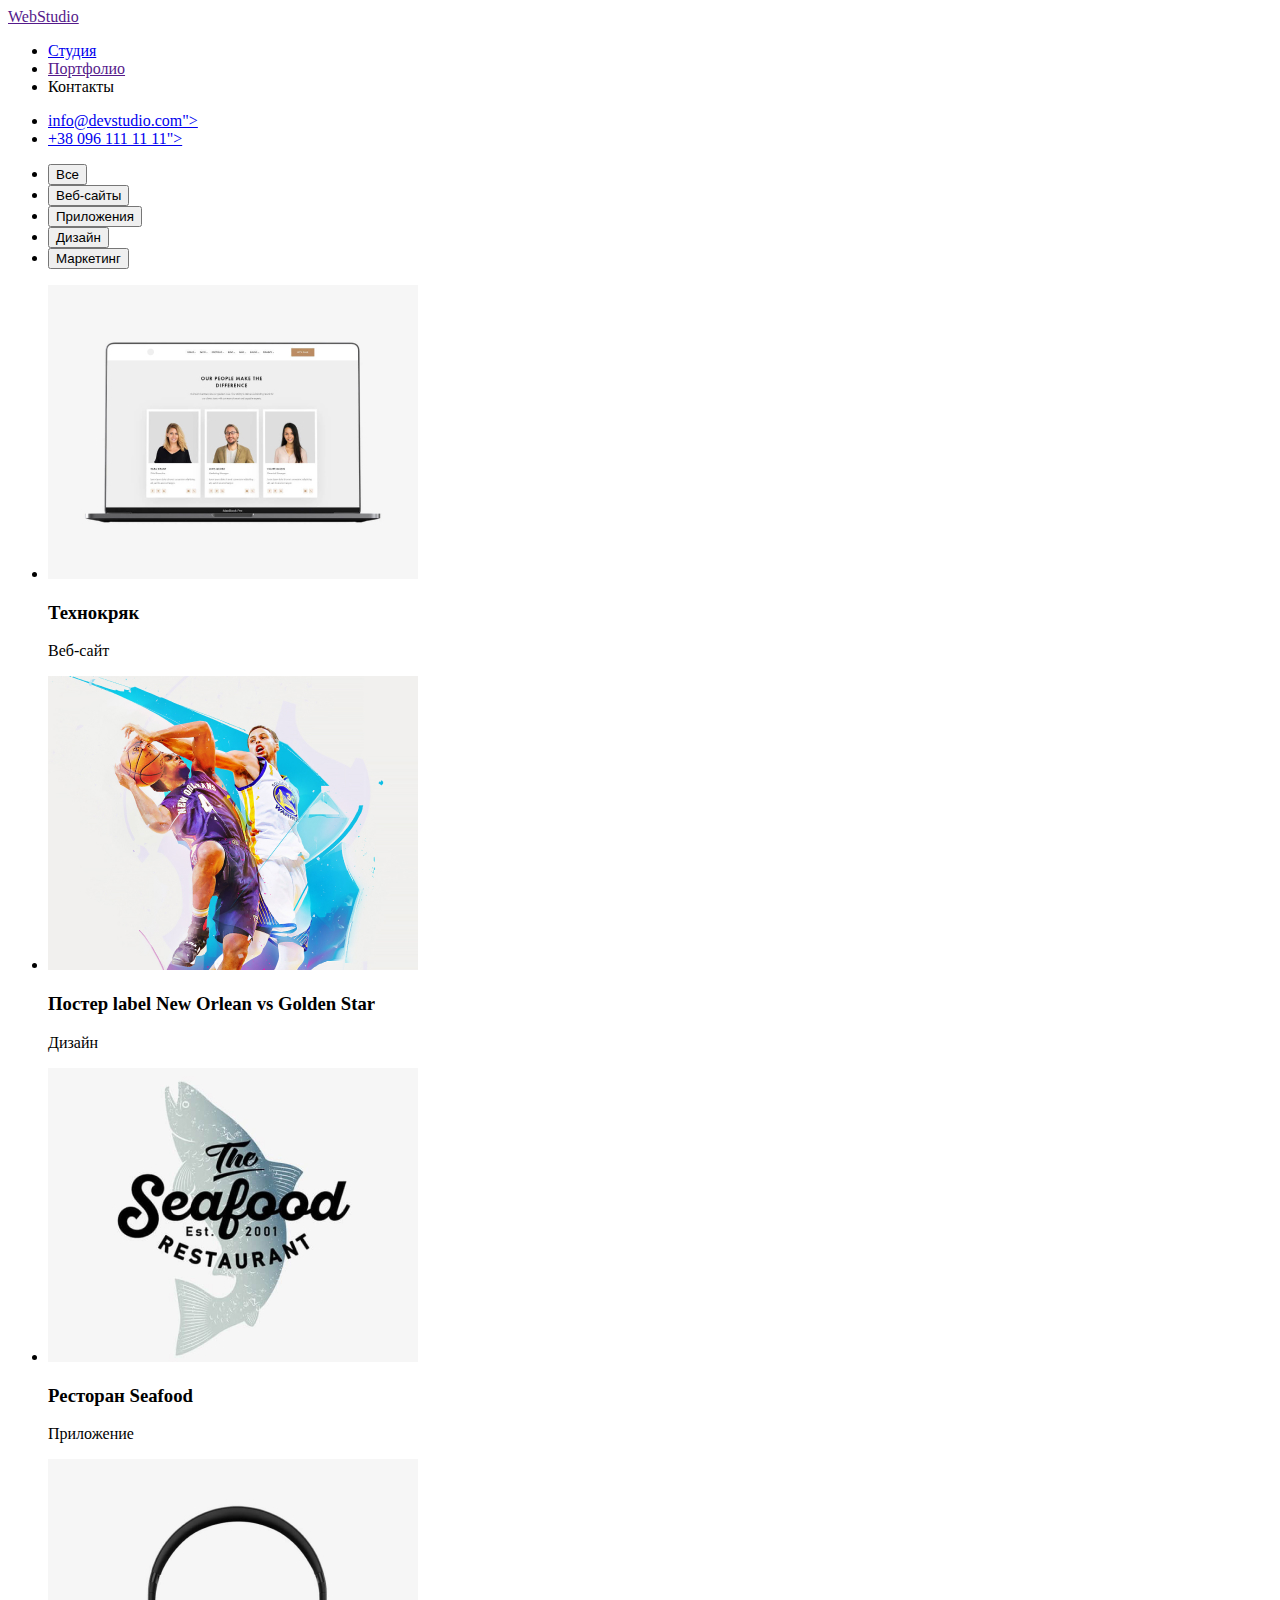
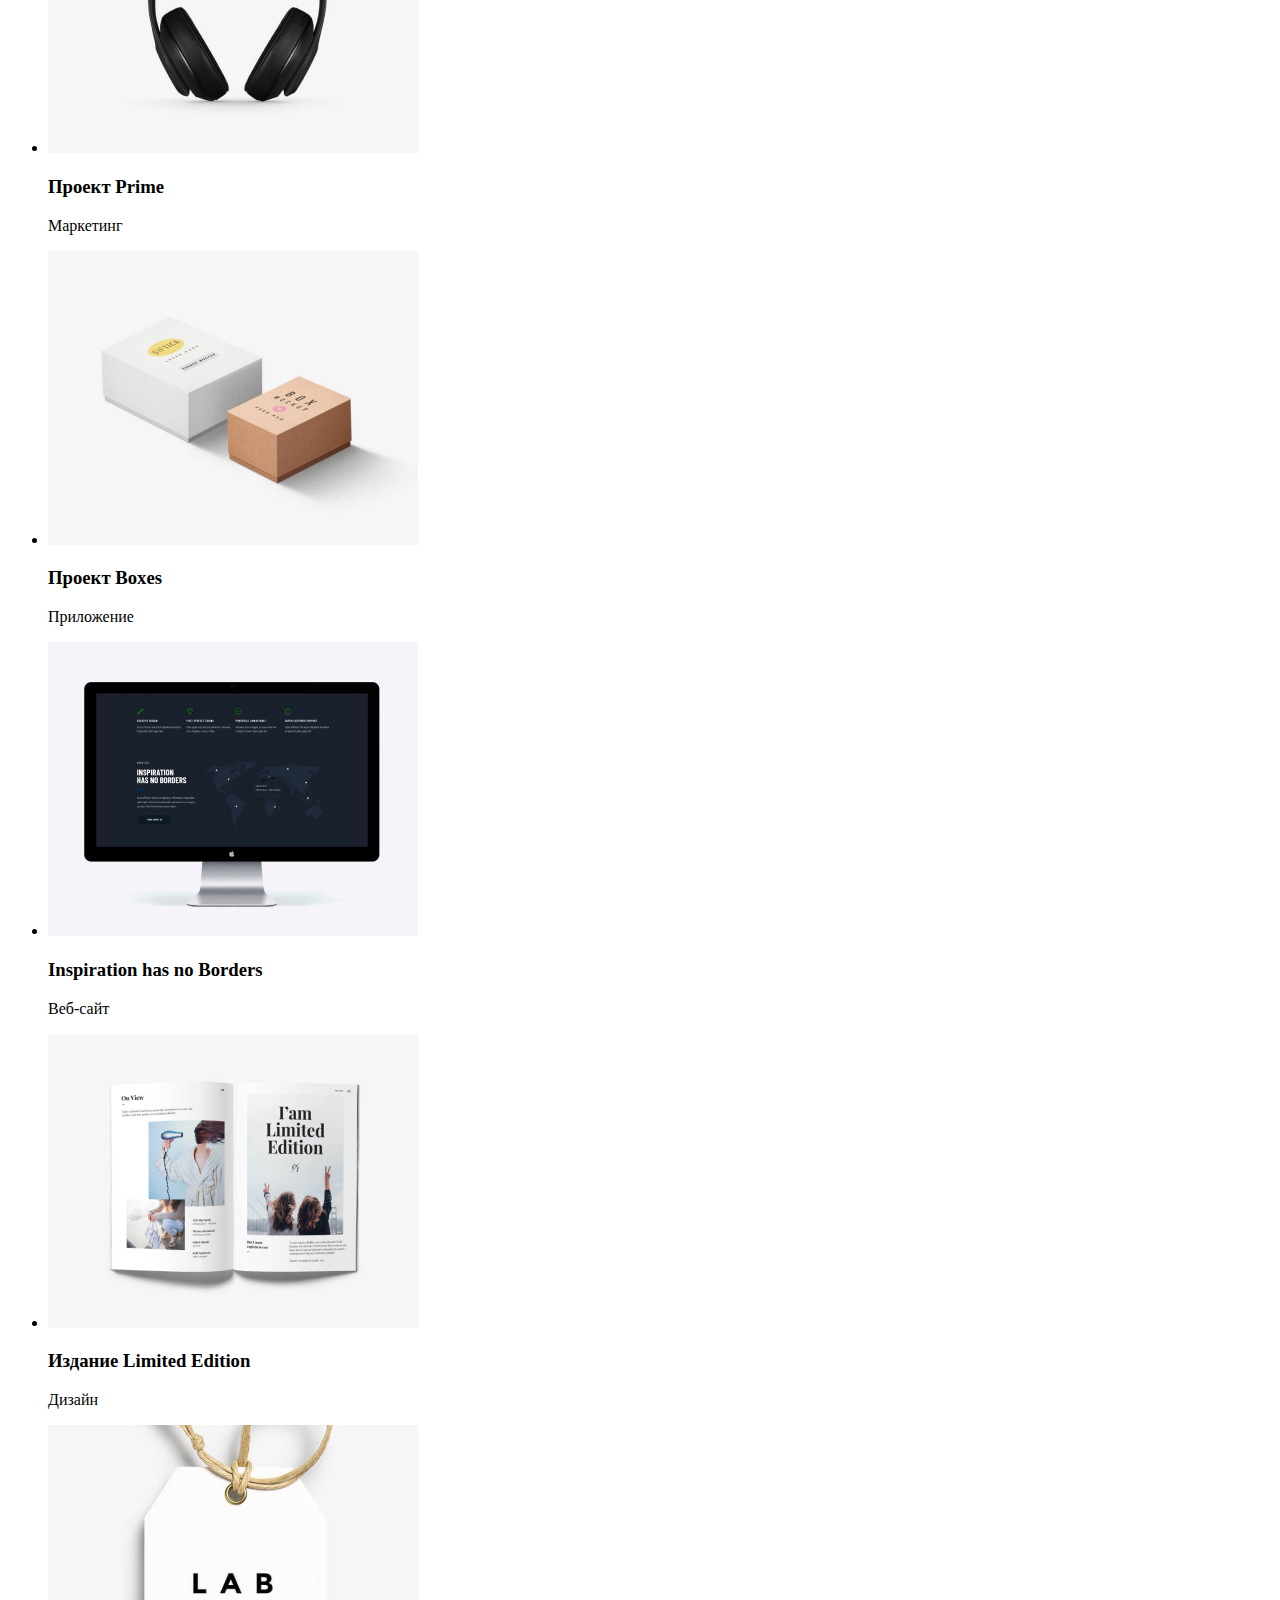
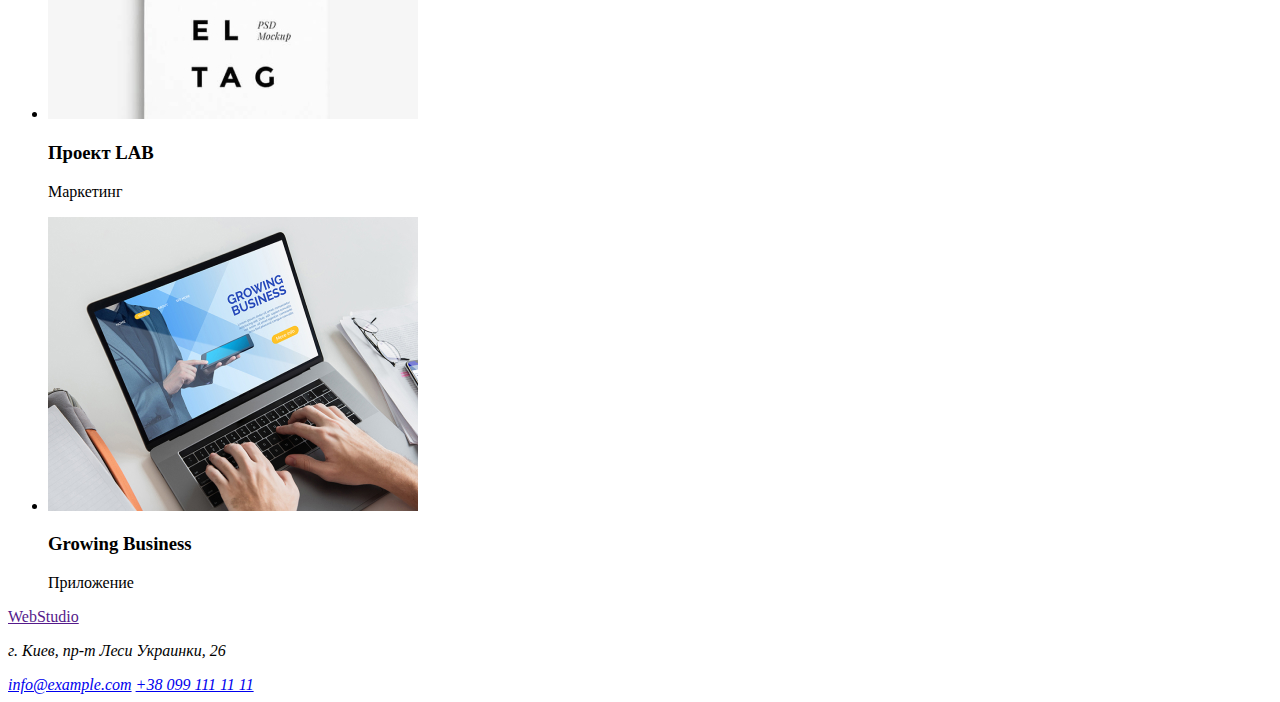
==== portfolio.html @ bd9e9227 "Добавляет разметку Портфолио" ====
<!DOCTYPE html>
<html lang="ru">
<head>
    <meta charset="UTF-8">
    <meta http-equiv="X-UA-Compatible" content="IE=edge">
    <meta name="viewport" content="width=device-width, initial-scale=1.0">
    <title>Portfolio</title>
</head>
<body>
    <header>
        <nav>
            <a href="" lang="en">WebStudio</a>
            <ul>
                <li><a href="./index.html">Студия</a></li>
                <li><a href="">Портфолио</a></li>
                <li><a href=""></a>Контакты</li>
            </ul>
        </nav>
        <ul>
            <li><a href="mailto:info@devstudio.com" lang="en">info@devstudio.com"></a></li>
            <li><a href="tel:+380961111111">+38 096 111 11 11"></a></li>
        </ul>
    </header>
    <main>
        <!-- <h1> Реализованные проекты студии</h1> -->
        <section>
            <!-- <h2>Навигация портфолио</h2> -->
            <ul>
                <li><button type="button">Все</button></li>
                <li><button type="button">Веб-сайты</button></li>
                <li><button type="button">Приложения</button></li>
                <li><button type="button">Дизайн</button></li>
                <li><button type="button">Маркетинг</button></li>
            </ul>
            <ul>
                <li>
                    <img src="./images/project-1.jpg" alt="Пример выполненного проекта" width="370" height="294">
                    <h3>Технокряк</h3>
                    <p>Веб-сайт</p>
                </li>
                <li>
                    <img src="./images/project-2.jpg" alt="Пример выполненного проекта" width="370" height="294">
                    <h3>Постер label New Orlean vs Golden Star</h3>
                    <p>Дизайн</p>
                </li>
                <li>
                    <img src="./images/project-3.jpg" alt="Пример выполненного проекта" width="370" height="294">
                    <h3>Ресторан Seafood</h3>
                    <p>Приложение</p>
                </li>
                <li>
                    <img src="./images/project-4.jpg" alt="Пример выполненного проекта" width="370" height="294">
                    <h3>Проект Prime</h3>
                    <p>Маркетинг</p>
                </li>
                <li>
                    <img src="./images/project-5.jpg" alt="Пример выполненного проекта" width="370" height="294">
                    <h3>Проект Boxes</h3>
                    <p>Приложение</p>
                </li>
                <li>
                    <img src="./images/project-6.jpg" alt="Пример выполненного проекта" width="370" height="294">
                    <h3 lang="en">Inspiration has no Borders</h3>
                    <p>Веб-сайт</p>
                </li>
                <li>
                    <img src="./images/project-7.jpg" alt="Пример выполненного проекта" width="370" height="294">
                    <h3>Издание Limited Edition</h3>
                    <p>Дизайн</p>
                </li>
                <li>
                    <img src="./images/project-8.jpg" alt="Пример выполненного проекта" width="370" height="294">
                    <h3>Проект LAB</h3>
                    <p>Маркетинг</p>
                </li>
                <li>
                    <img src="./images/project-9.jpg" alt="Пример выполненного проекта" width="370" height="294">
                    <h3 lang="en">Growing Business</h3>
                    <p>Приложение</p>
                </li>
            </ul>
        </section>
    </main>
    <footer>
        <a href="" lang="en">WebStudio</a>
         <address>
            <p>г. Киев, пр-т Леси Украинки, 26</p>
            <a href="mailto:info@example.com">info@example.com</a>
            <a href="tel:+380991111111">+38 099 111 11 11</a>
        </address>
    </footer>
</body>
</html>
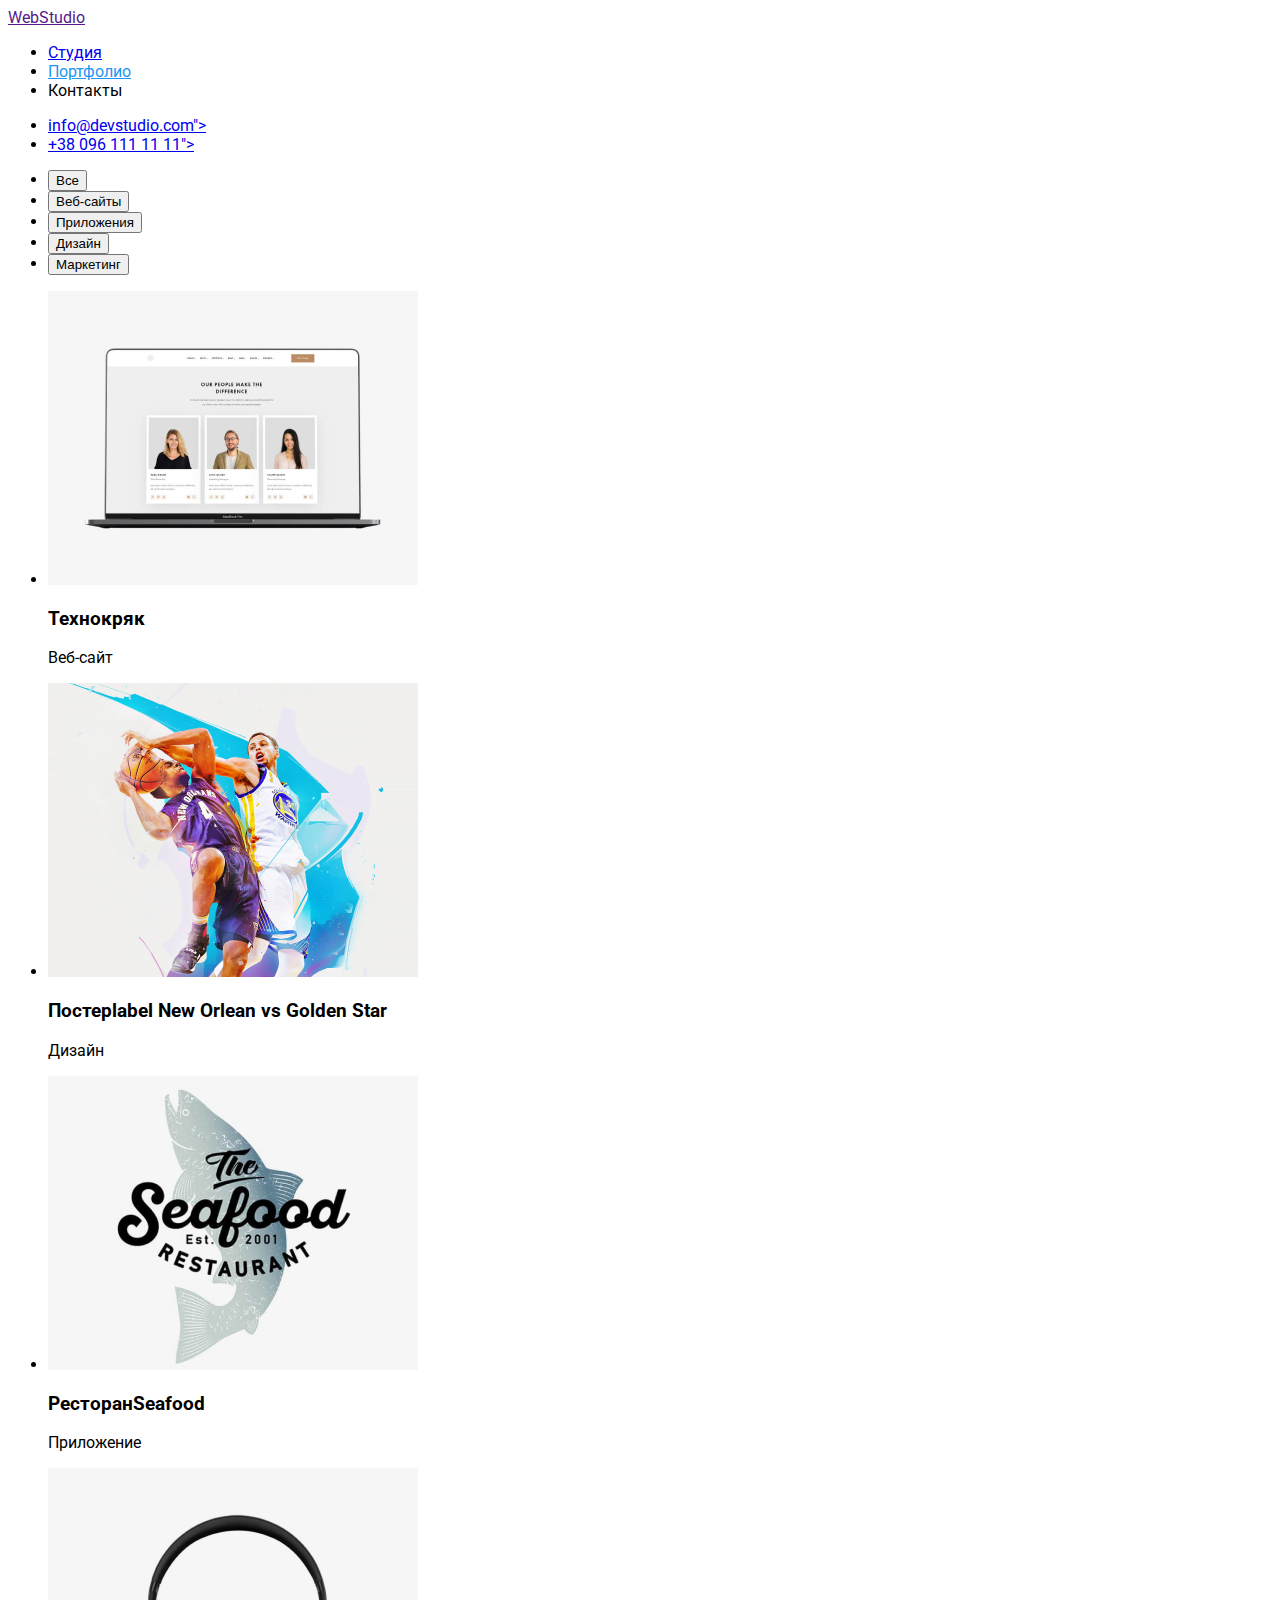
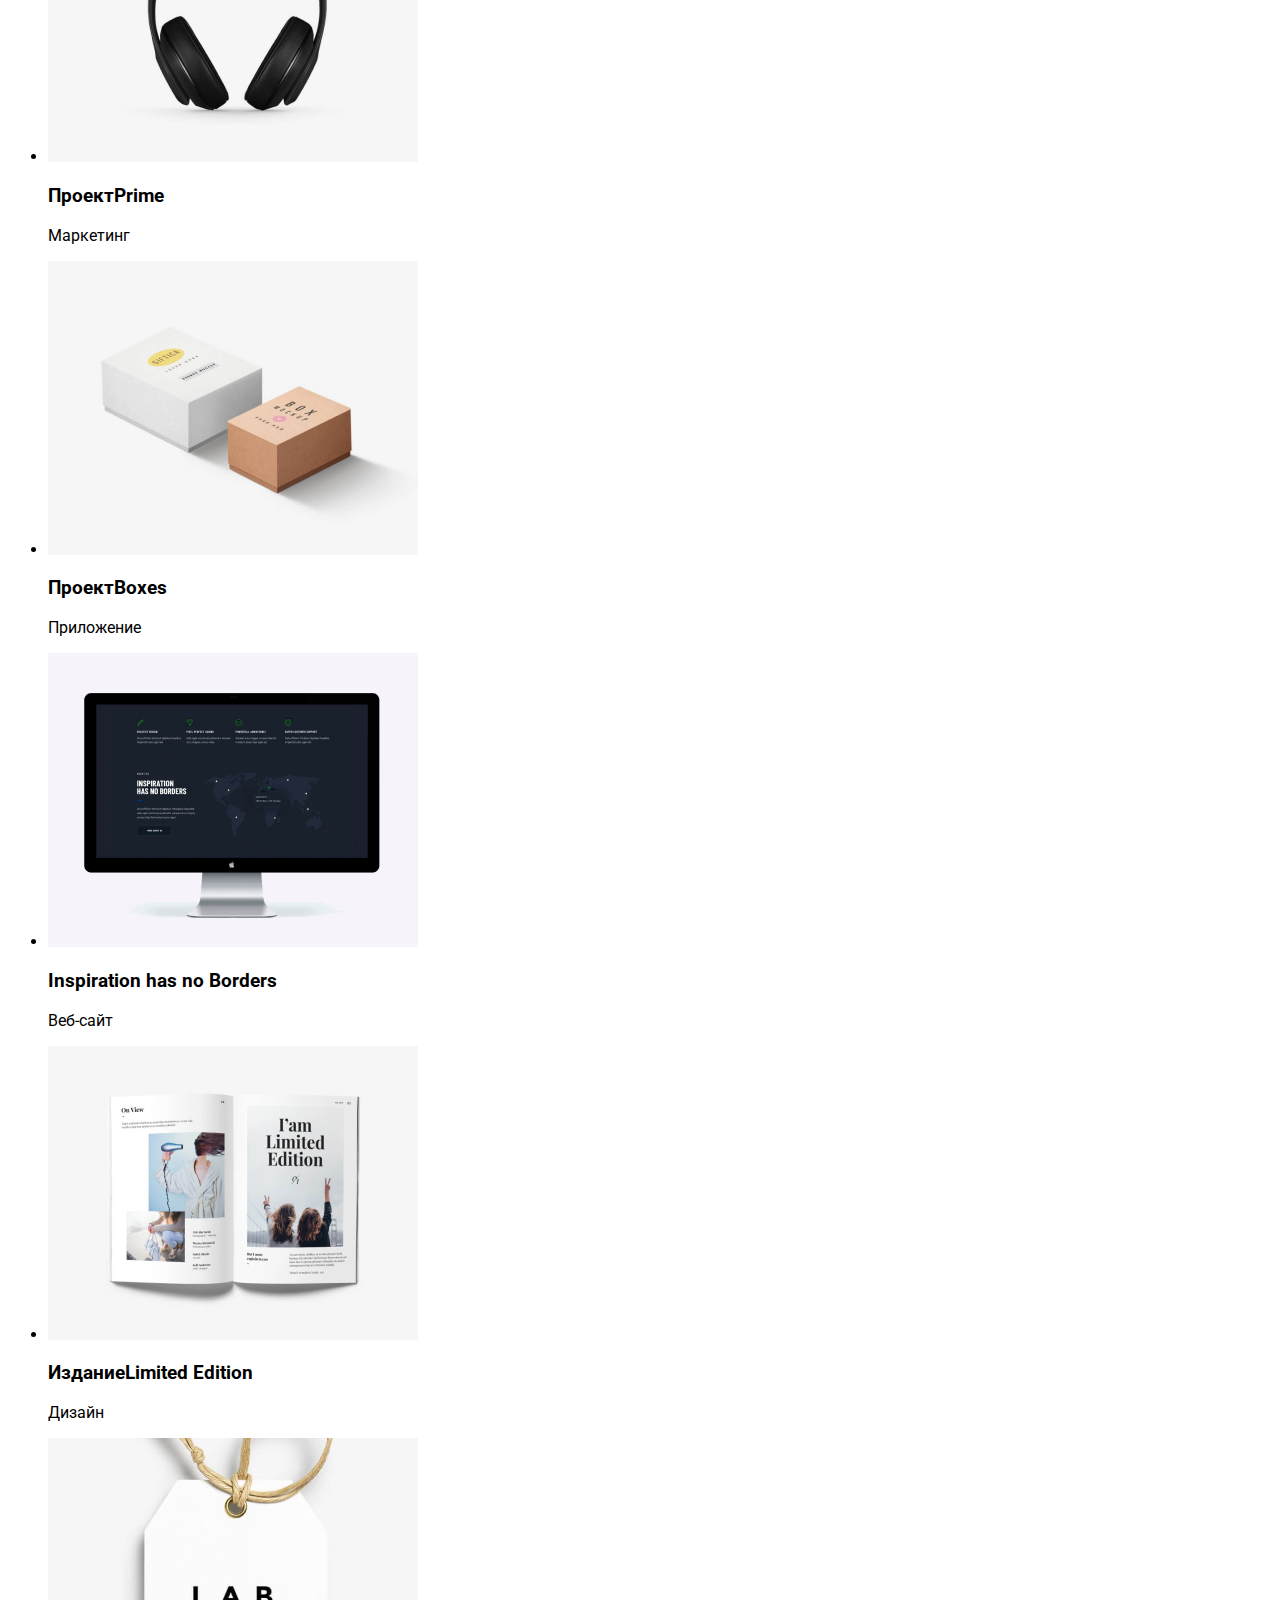
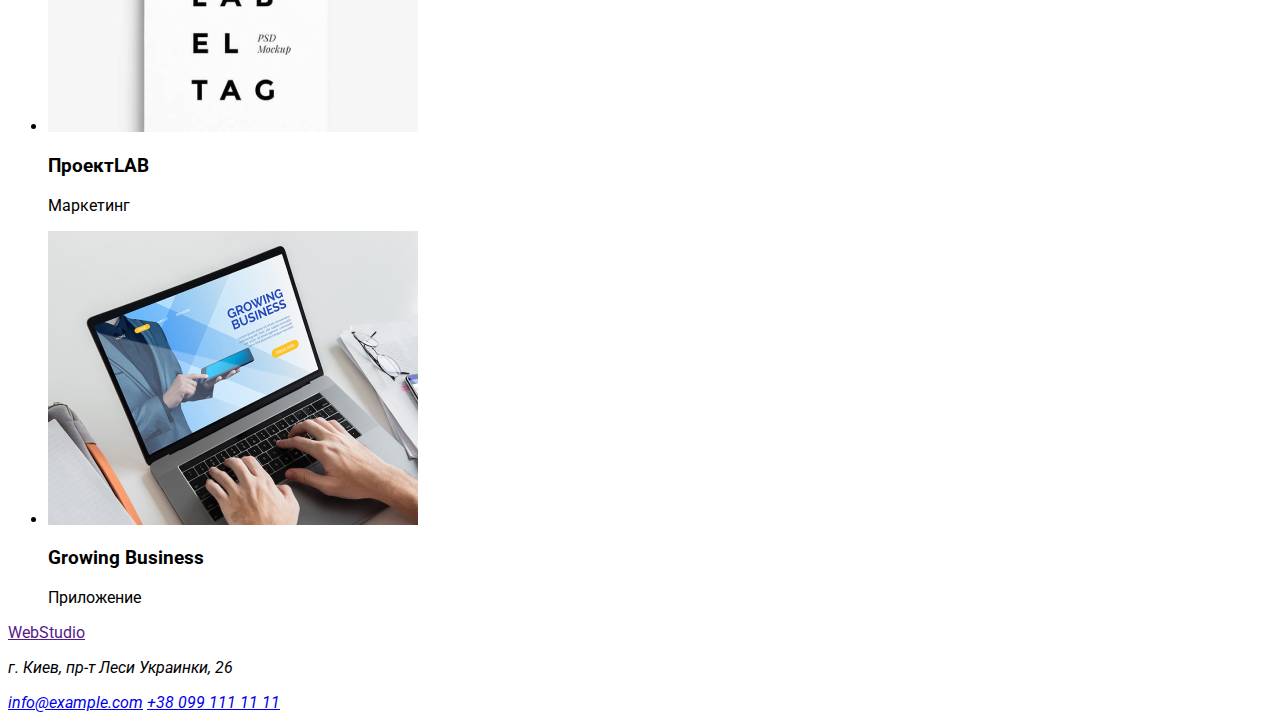
==== commit 52975e37: "Оформляет стили для студии" ====
--- a/portfolio.html
+++ b/portfolio.html
@@ -5,6 +5,13 @@
     <meta http-equiv="X-UA-Compatible" content="IE=edge">
     <meta name="viewport" content="width=device-width, initial-scale=1.0">
     <title>Portfolio</title>
+    <link rel="preconnect" href="https://fonts.gstatic.com">
+    <link href="https://fonts.googleapis.com/css2?family=Raleway:wght@700&family=Roboto:wght@400;500;700;900&display=swap"
+    rel="stylesheet">
+    <link rel="stylesheet" href="https://cdnjs.cloudflare.com/ajax/libs/modern-normalize/1.0.0/modern-normalize.min.css"
+    integrity="sha512-ISS7cAi1PEhQ8jnbJpJZMd29NlhNj4AWYyLOSp2CE/CsHxTCu+r+t0D2yoJudVrd0/8fTVPUVDzY5Tvli75u/g=="
+    crossorigin="anonymous" />
+    <link rel="stylesheet" href="./css/styles.css">
 </head>
 <body>
     <header>
@@ -12,7 +19,7 @@
             <a href="" lang="en">WebStudio</a>
             <ul>
                 <li><a href="./index.html">Студия</a></li>
-                <li><a href="">Портфолио</a></li>
+                <li><a class="active" href="">Портфолио</a></li>
                 <li><a href=""></a>Контакты</li>
             </ul>
         </nav>
@@ -40,22 +47,22 @@
                 </li>
                 <li>
                     <img src="./images/project-2.jpg" alt="Пример выполненного проекта" width="370" height="294">
-                    <h3>Постер label New Orlean vs Golden Star</h3>
+                    <h3>Постер<span lang="en">label New Orlean vs Golden Star</span></h3>
                     <p>Дизайн</p>
                 </li>
                 <li>
                     <img src="./images/project-3.jpg" alt="Пример выполненного проекта" width="370" height="294">
-                    <h3>Ресторан Seafood</h3>
+                    <h3>Ресторан<span lang="en">Seafood</span></h3>
                     <p>Приложение</p>
                 </li>
                 <li>
                     <img src="./images/project-4.jpg" alt="Пример выполненного проекта" width="370" height="294">
-                    <h3>Проект Prime</h3>
+                    <h3>Проект<span lang="en">Prime</span></h3>
                     <p>Маркетинг</p>
                 </li>
                 <li>
                     <img src="./images/project-5.jpg" alt="Пример выполненного проекта" width="370" height="294">
-                    <h3>Проект Boxes</h3>
+                    <h3>Проект<span lang="en">Boxes</span></h3>
                     <p>Приложение</p>
                 </li>
                 <li>
@@ -65,12 +72,12 @@
                 </li>
                 <li>
                     <img src="./images/project-7.jpg" alt="Пример выполненного проекта" width="370" height="294">
-                    <h3>Издание Limited Edition</h3>
+                    <h3>Издание<span lang="en">Limited Edition</span></h3>
                     <p>Дизайн</p>
                 </li>
                 <li>
                     <img src="./images/project-8.jpg" alt="Пример выполненного проекта" width="370" height="294">
-                    <h3>Проект LAB</h3>
+                    <h3>Проект<span lang="en">LAB</span></h3>
                     <p>Маркетинг</p>
                 </li>
                 <li>
--- a/css/styles.css
+++ b/css/styles.css
@@ -0,0 +1,187 @@
+:root {
+  --main-font: 'Roboto', sans-serif;
+  --secondary-font: 'Raleway', sans-serif;
+  --accent-color:#2196F3;
+  --main-text-color:#212121;
+  --secondary-text-color:#757575;
+}
+
+body {
+  font-family: var(--main-font);
+ }
+.link {
+  text-decoration: none;
+}
+.list {
+  list-style: none;
+}
+.header-logo {
+font-family:var(--secondary-font);
+font-weight: bold;
+font-size: 26px;
+line-height: 1.19;
+letter-spacing: 0.03em;
+color: #2196F3;
+}
+.header-logo-part {
+ color: #000000;
+}
+.navigation-link {
+font family:var(--main-font);
+font-weight: 500;
+font size: 14px;
+line height: 1.14;
+letter spacing: 2%;
+color: var(--main-text-color);
+}
+.navigation-link:hover,
+.navigation-link:focus {
+color: var(--accent-color);
+}
+.active{
+    color: var(--accent-color);
+}
+.header-mail-link {
+font-family:var(--main-font);
+font-weight: 500;
+font-size: 14px;
+line-height: 1.14;
+letter-spacing: 0.02em;
+color:var(--secondary-text-color);
+}
+.header-mail-link:hover,
+.header-mail-link:focus {
+ color: var(--accent-color);
+}
+.header-tel-link {
+font-family:var(--main-font);
+font-weight: 500;
+font-size: 14px;
+line-height: 1.14;
+letter-spacing: 0.02em;
+color:var(--secondary-text-color);
+}
+.header-tel-link:hover,
+.header-tel-link:focus {
+ color: var(--accent-color);
+}  
+.hero-title {
+font-family:var(--main-font);
+font-weight: 900;
+font-size: 44px;
+line-height: 1.36;
+
+text-align: center;
+letter-spacing: 0.06em;
+text-transform: uppercase;
+/* color: #FFFFFF; */
+}
+/* ============= COMPONENTS ============= */
+.modal-btn {
+  font-weight: 600;
+  font-size: 12px;
+  line-height: 1.33;
+  letter-spacing: 0.09em;
+  text-transform: uppercase;
+  cursor: pointer;
+
+  /* color: #ffffff; */
+}
+
+.modal-btn:hover,
+.modal-btn:focus {
+  background-color: var(--accent-color);
+  color: #ffffff;
+}
+.advantages-title {
+font-family:var(--main-font);
+font-weight: bold;
+font-size: 14px;
+line-height: 1.14;
+letter-spacing: 0.03em;
+text-transform: uppercase;
+color:var(--main-text-color);
+}
+.advantages-description {
+font-family:var(--main-font);
+font-size: 14px;
+line-height: 1.71;
+letter-spacing: 0.03em;
+color:var(--secondary-text-color);
+}
+.services-subtitle {
+font-family:var(--main-font);
+font-weight: bold;
+font-size: 36px;
+line-height: 1.17;
+text-align: center;
+letter-spacing: 0.03em;
+color:var(--main-text-color);
+}
+.team-subtitle {
+font-family:var(--main-font);
+font-weight: bold;
+font-size: 36px;
+line-height: 1.17;
+text-align: center;
+letter-spacing: 0.03em;
+color:var(--main-text-color);  
+}
+.team-title {
+font-family:var(--main-font);
+font-weight: 500;
+font-size: 16px;
+line-height: 1.19;
+letter-spacing: 0.03em;
+color:var(--main-text-color);
+}
+.team-description {
+font-family:var(--main-font);
+font-size: 16px;
+line-height: 1.19;
+letter-spacing: 0.03em;
+color:var(--secondary-text-color);
+}
+.footer {
+background-color:#2F303A
+}
+.footer-logo{
+font-family:var(--secondary-font);
+font-weight: bold;
+font-size: 26px;
+line-height: 1.19;
+letter-spacing: 0.03em;
+color:var(--accent-color);
+}
+.footer-logo-part {
+color:#ffffff;
+}
+.adress-name {
+font-family:var(--main-font);
+font-style: normal;
+font-size: 14px;
+line-height: 1.71;
+letter-spacing: 0.03em;
+color: #FFFFFF;
+
+}
+.footer-mail-link{
+font-family:var(--main-font);
+font-style: normal;
+font-size: 14px;
+line-height: 1.71;
+letter-spacing: 0.03em;
+color: rgba(255, 255, 255, 0.6);
+}
+.footer-tel-link {
+font-family:var(--main-font);
+font-style: normal;
+font-size: 14px;
+line-height: 1.71;
+letter-spacing: 0.03em;
+color: rgba(255, 255, 255, 0.6);
+}
+.footer-tel-link:hover,
+.footer-tel-link:focus 
+.footer-mail-link:hover,
+.footer-mail-link:focus 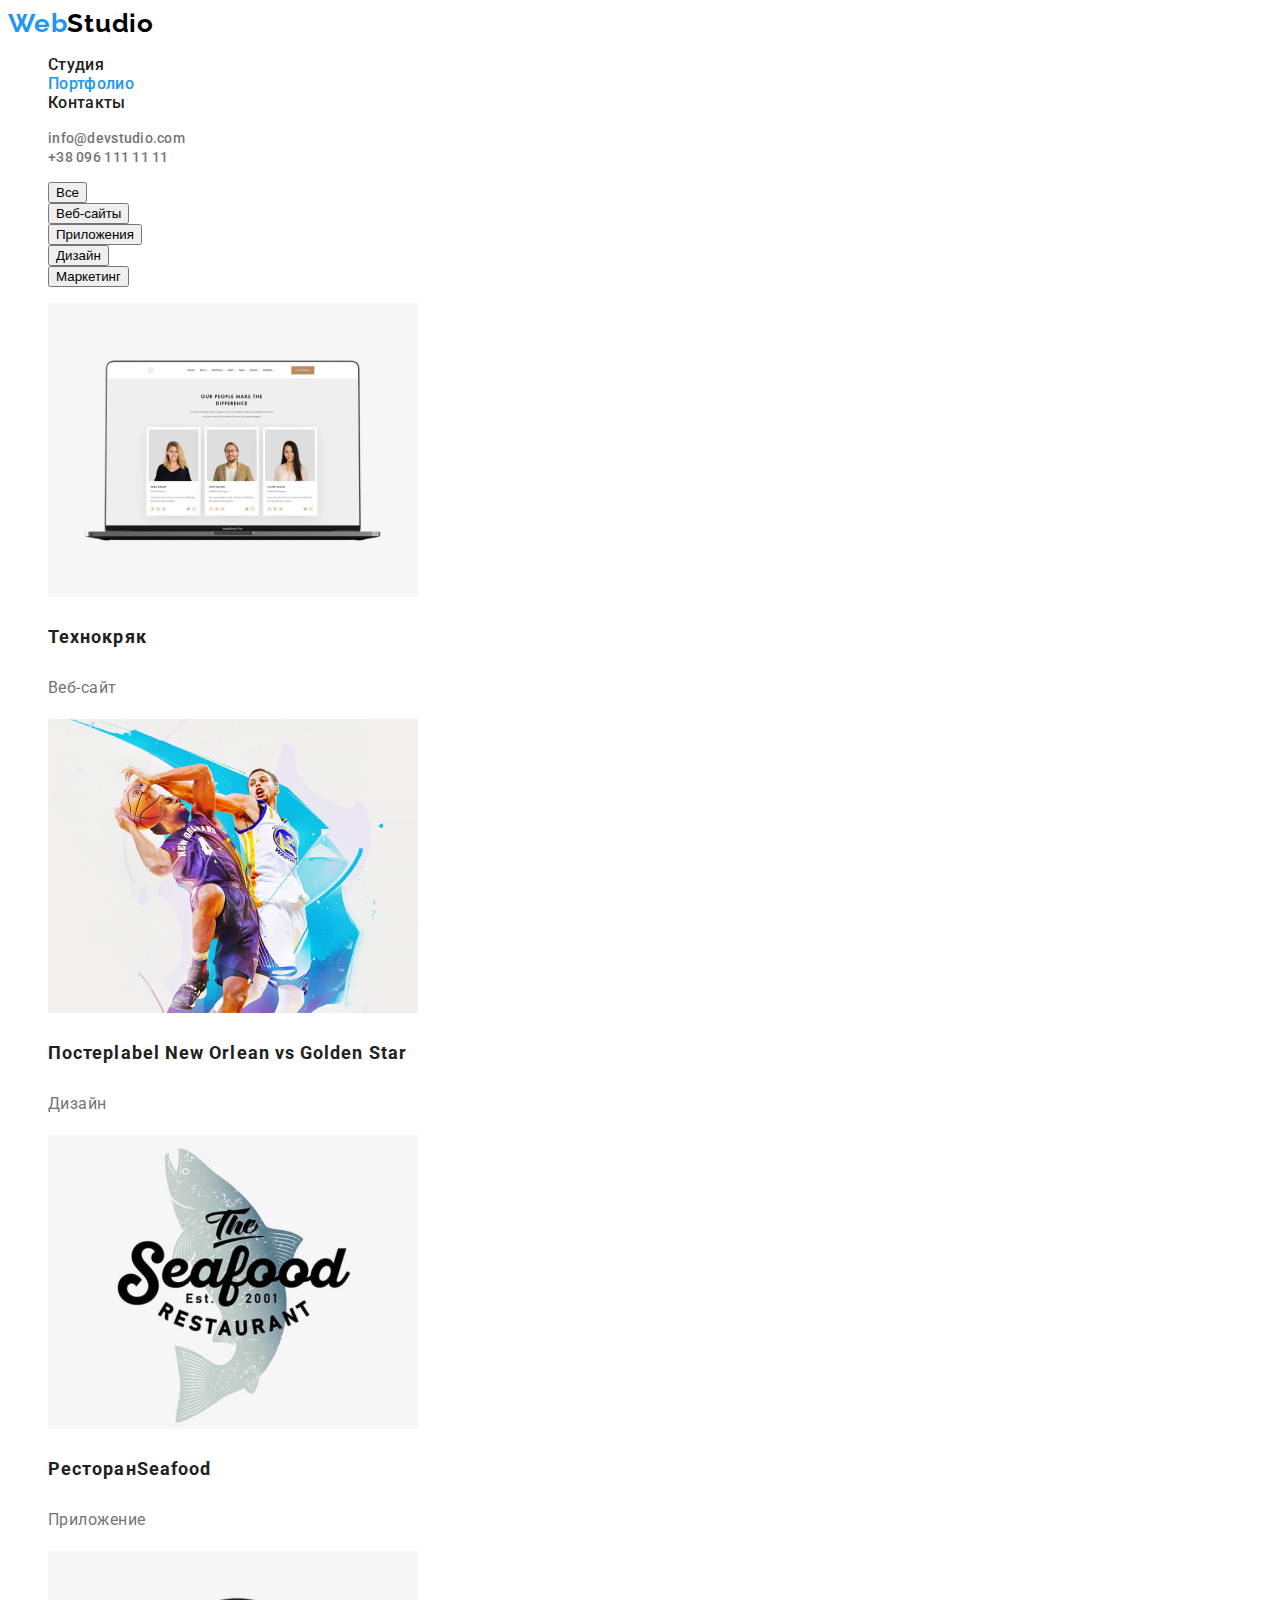
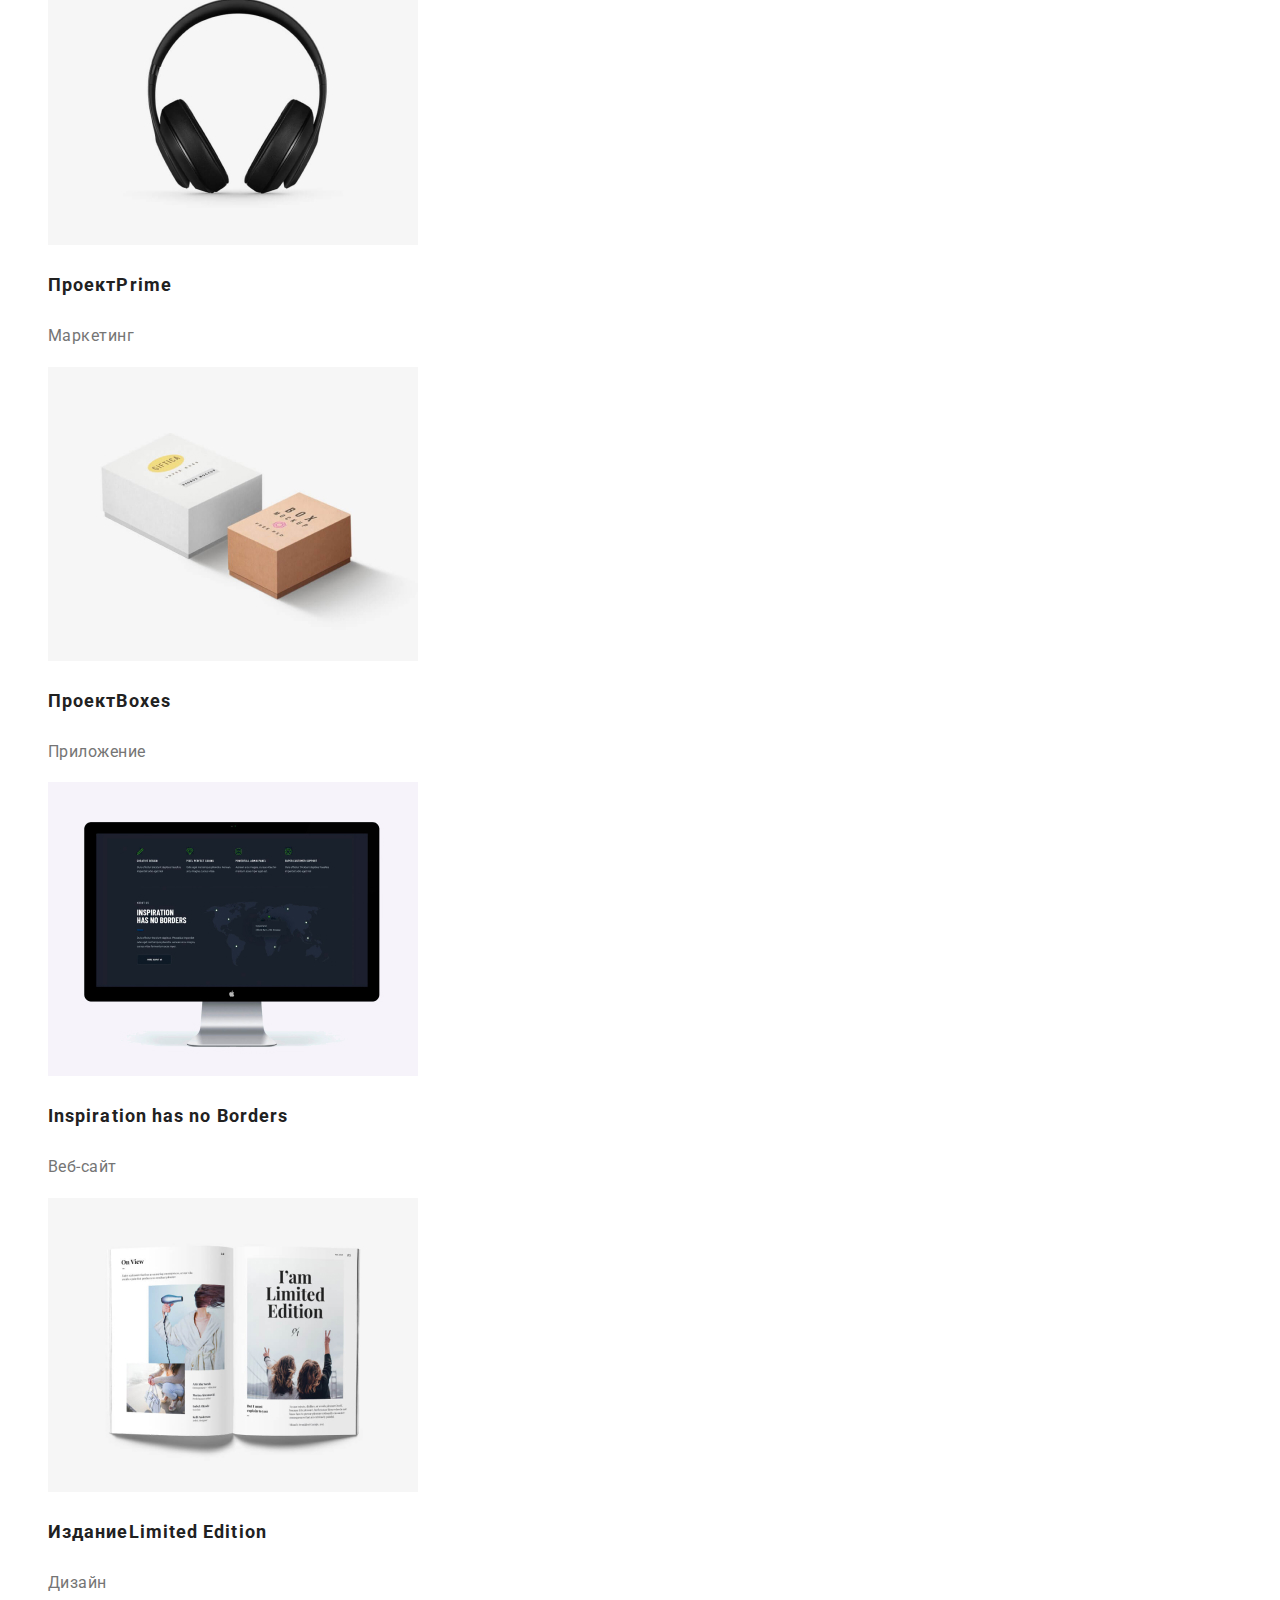
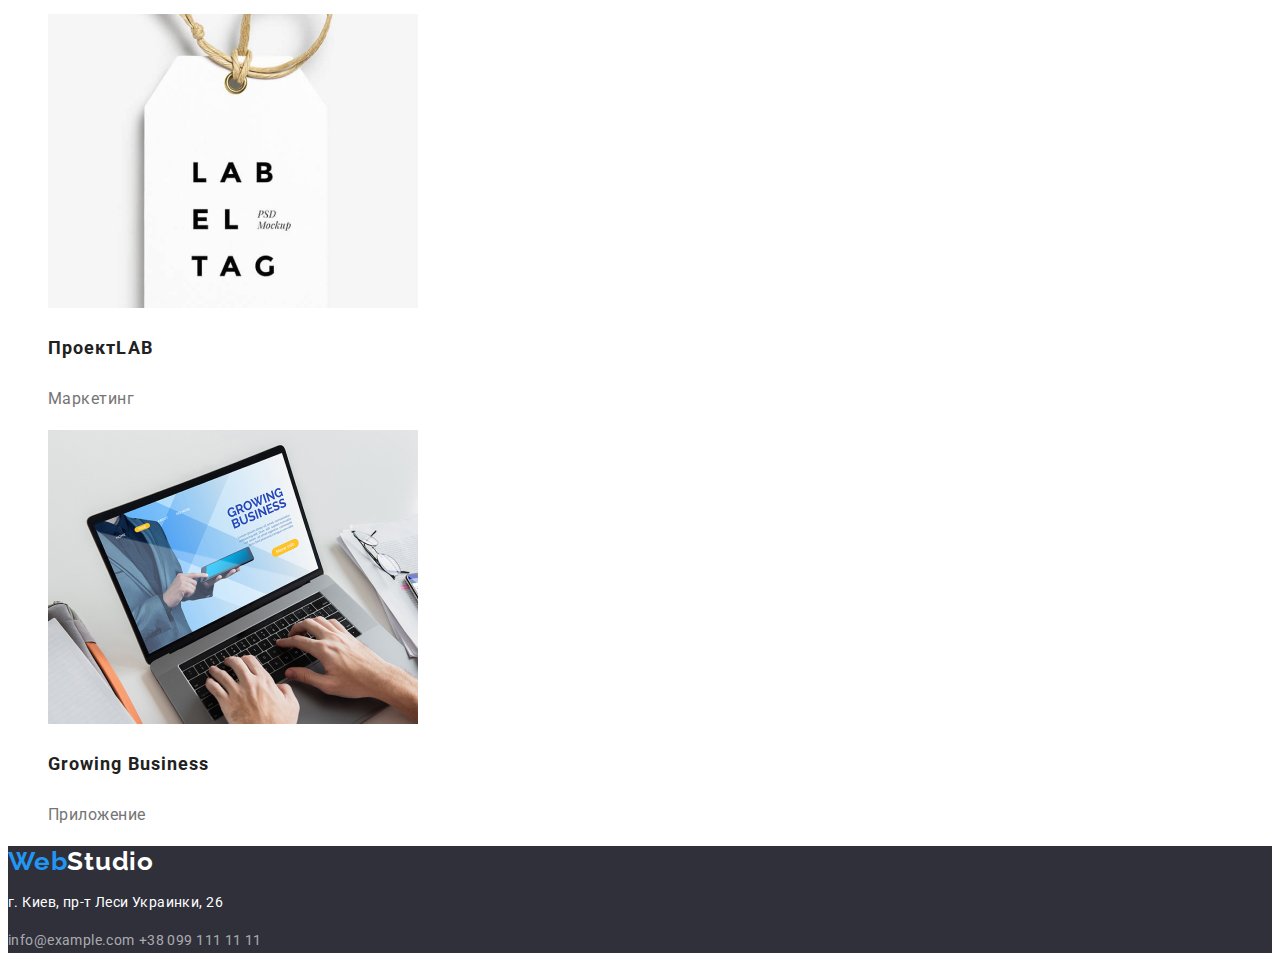
==== commit 02c90054: "Добавляет стили странице Портфолио" ====
--- a/portfolio.html
+++ b/portfolio.html
@@ -14,86 +14,106 @@
     <link rel="stylesheet" href="./css/styles.css">
 </head>
 <body>
-    <header>
-        <nav>
-            <a href="" lang="en">WebStudio</a>
-            <ul>
-                <li><a href="./index.html">Студия</a></li>
-                <li><a class="active" href="">Портфолио</a></li>
-                <li><a href=""></a>Контакты</li>
+    <header class="header">
+        <nav class="navigation">
+            <a class="header-logo link" href="" lang="en">Web<span class="header-logo-part">Studio</span></a>
+            <ul class="navigation-list list">
+                <li class="navigation-list-item">
+                    <a class="navigation-link link" href="./index.html">Студия</a>
+                </li>
+                <li class="navigation-list-item">
+                    <a class="navigation-link link active" href="">Портфолио</a>
+                </li>
+                <li class="navigation-list-item">
+                    <a class="navigation-link link " href="">Контакты</a>
+                </li>
             </ul>
         </nav>
-        <ul>
-            <li><a href="mailto:info@devstudio.com" lang="en">info@devstudio.com"></a></li>
-            <li><a href="tel:+380961111111">+38 096 111 11 11"></a></li>
+        <ul class="contacts list">
+            <li class="contacts-item">
+                <a class="header-mail-link link" href="mailto:info@devstudio.com" lang="en">info@devstudio.com</a>
+            </li>
+            <li class="contacts-item">
+                <a class="header-tel-link link" href="tel:+380961111111">+38 096 111 11 11</a>
+            </li>
         </ul>
     </header>
     <main>
         <!-- <h1> Реализованные проекты студии</h1> -->
-        <section>
+        <section class="portfolio">
             <!-- <h2>Навигация портфолио</h2> -->
-            <ul>
-                <li><button type="button">Все</button></li>
-                <li><button type="button">Веб-сайты</button></li>
-                <li><button type="button">Приложения</button></li>
-                <li><button type="button">Дизайн</button></li>
-                <li><button type="button">Маркетинг</button></li>
+            <ul class="portfolio-list list">
+                <li class="portfolio-list-item">
+                    <button class="portfolio-modal-btn" type="button">Все</button>
+                </li>
+                <li class="portfolio-list-item">
+                    <button class="portfolio-modal-btn" type="button">Веб-сайты</button>
+                </li>
+                <li class="portfolio-list-item">
+                    <button class="portfolio-modal-btn" type="button">Приложения</button>
+                </li>
+                <li class="portfolio-list-item">
+                    <button class="portfolio-modal-btn" type="button">Дизайн</button>
+                </li>
+                <li class="portfolio-list-item">
+                    <button class="portfolio-modal-btn" type="button">Маркетинг</button>
+                </li>
             </ul>
-            <ul>
-                <li>
-                    <img src="./images/project-1.jpg" alt="Пример выполненного проекта" width="370" height="294">
-                    <h3>Технокряк</h3>
-                    <p>Веб-сайт</p>
+            <ul class="projects-list list">
+                <li class="projects-list-item">
+                    <img class="projects-list-img" src="./images/project-1.jpg" alt="Пример выполненного проекта" width="370" height="294">
+                    <h3  class="projects-name">Технокряк</h3>
+                    <p  class="projects-description">Веб-сайт</p>
                 </li>
-                <li>
-                    <img src="./images/project-2.jpg" alt="Пример выполненного проекта" width="370" height="294">
-                    <h3>Постер<span lang="en">label New Orlean vs Golden Star</span></h3>
-                    <p>Дизайн</p>
+                <li class="projects-list-item">
+                    <img class="projects-list-img" src="./images/project-2.jpg" alt="Пример выполненного проекта" width="370" height="294">
+                    <h3 class="projects-name">Постер<span lang="en">label New Orlean vs Golden Star</span></h3>
+                    <p class="projects-description">Дизайн</p>
                 </li>
-                <li>
-                    <img src="./images/project-3.jpg" alt="Пример выполненного проекта" width="370" height="294">
-                    <h3>Ресторан<span lang="en">Seafood</span></h3>
-                    <p>Приложение</p>
+                <li class="projects-list-item">
+                    <img class="projects-list-img" src="./images/project-3.jpg" alt="Пример выполненного проекта" width="370" height="294">
+                    <h3 class="projects-name">Ресторан<span lang="en">Seafood</span></h3>
+                    <p class="projects-description">Приложение</p>
                 </li>
-                <li>
-                    <img src="./images/project-4.jpg" alt="Пример выполненного проекта" width="370" height="294">
-                    <h3>Проект<span lang="en">Prime</span></h3>
-                    <p>Маркетинг</p>
+                <li class="projects-list-item">
+                    <img class="projects-list-img" src="./images/project-4.jpg" alt="Пример выполненного проекта" width="370" height="294">
+                    <h3 class="projects-name">Проект<span lang="en">Prime</span></h3>
+                    <p class="projects-description">Маркетинг</p>
                 </li>
-                <li>
-                    <img src="./images/project-5.jpg" alt="Пример выполненного проекта" width="370" height="294">
-                    <h3>Проект<span lang="en">Boxes</span></h3>
-                    <p>Приложение</p>
+                <li class="projects-list-item">
+                    <img class="projects-list-img" src="./images/project-5.jpg" alt="Пример выполненного проекта" width="370" height="294">
+                    <h3 class="projects-name">Проект<span lang="en">Boxes</span></h3>
+                    <p class="projects-description">Приложение</p>
                 </li>
-                <li>
-                    <img src="./images/project-6.jpg" alt="Пример выполненного проекта" width="370" height="294">
-                    <h3 lang="en">Inspiration has no Borders</h3>
-                    <p>Веб-сайт</p>
+                <li class="projects-list-item">
+                    <img class="projects-list-img" src="./images/project-6.jpg" alt="Пример выполненного проекта" width="370" height="294">
+                    <h3 class="projects-name" lang="en">Inspiration has no Borders</h3>
+                    <p class="projects-description">Веб-сайт</p>
                 </li>
-                <li>
-                    <img src="./images/project-7.jpg" alt="Пример выполненного проекта" width="370" height="294">
-                    <h3>Издание<span lang="en">Limited Edition</span></h3>
-                    <p>Дизайн</p>
+                <li class="projects-list-item">
+                    <img class="projects-list-img" src="./images/project-7.jpg" alt="Пример выполненного проекта" width="370" height="294">
+                    <h3 class="projects-name">Издание<span lang="en">Limited Edition</span></h3>
+                    <p class="projects-description">Дизайн</p>
                 </li>
-                <li>
-                    <img src="./images/project-8.jpg" alt="Пример выполненного проекта" width="370" height="294">
-                    <h3>Проект<span lang="en">LAB</span></h3>
-                    <p>Маркетинг</p>
+                <li class="projects-list-item">
+                    <img class="projects-list-img" src="./images/project-8.jpg" alt="Пример выполненного проекта" width="370" height="294">
+                    <h3 class="projects-name">Проект<span lang="en">LAB</span></h3>
+                    <p class="projects-description">Маркетинг</p>
                 </li>
-                <li>
-                    <img src="./images/project-9.jpg" alt="Пример выполненного проекта" width="370" height="294">
-                    <h3 lang="en">Growing Business</h3>
-                    <p>Приложение</p>
+                <li class="projects-list-item">
+                    <img class="projects-list-img" src="./images/project-9.jpg" alt="Пример выполненного проекта" width="370" height="294">
+                    <h3 class="projects-name" lang="en">Growing Business</h3>
+                    <p class="projects-description">Приложение</p>
                 </li>
             </ul>
         </section>
     </main>
-    <footer>
-        <a href="" lang="en">WebStudio</a>
-         <address>
-            <p>г. Киев, пр-т Леси Украинки, 26</p>
-            <a href="mailto:info@example.com">info@example.com</a>
-            <a href="tel:+380991111111">+38 099 111 11 11</a>
+    <footer class="footer">
+        <a class="footer-logo link" href="" lang="en">Web<span class="footer-logo-part">Studio</span></a>
+         <address class="adress">
+            <p class="adress-name">г. Киев, пр-т Леси Украинки, 26</p>
+            <a class="footer-mail-link link" href="mailto:info@example.com">info@example.com</a>
+            <a class="footer-tel-link link" href="tel:+380991111111">+38 099 111 11 11</a>
         </address>
     </footer>
 </body>
--- a/css/styles.css
+++ b/css/styles.css
@@ -8,6 +8,7 @@
 
 body {
   font-family: var(--main-font);
+  color:var(--main-text-color)
  }
 .link {
   text-decoration: none;
@@ -15,24 +16,24 @@
 .list {
   list-style: none;
 }
+/* ==============================СТИЛИ ХЕДЕРА=============================== */
 .header-logo {
 font-family:var(--secondary-font);
 font-weight: bold;
 font-size: 26px;
 line-height: 1.19;
 letter-spacing: 0.03em;
-color: #2196F3;
+color:var(--accent-color);
 }
 .header-logo-part {
  color: #000000;
 }
 .navigation-link {
-font family:var(--main-font);
 font-weight: 500;
 font size: 14px;
 line height: 1.14;
-letter spacing: 2%;
-color: var(--main-text-color);
+letter-spacing: 0.02em;
+color:var(--main-text-color)
 }
 .navigation-link:hover,
 .navigation-link:focus {
@@ -42,7 +43,6 @@
     color: var(--accent-color);
 }
 .header-mail-link {
-font-family:var(--main-font);
 font-weight: 500;
 font-size: 14px;
 line-height: 1.14;
@@ -54,7 +54,6 @@
  color: var(--accent-color);
 }
 .header-tel-link {
-font-family:var(--main-font);
 font-weight: 500;
 font-size: 14px;
 line-height: 1.14;
@@ -65,12 +64,11 @@
 .header-tel-link:focus {
  color: var(--accent-color);
 }  
+/* ========================СТИЛИ MAIN================================== */
 .hero-title {
-font-family:var(--main-font);
 font-weight: 900;
 font-size: 44px;
 line-height: 1.36;
-
 text-align: center;
 letter-spacing: 0.06em;
 text-transform: uppercase;
@@ -83,65 +81,54 @@
   line-height: 1.33;
   letter-spacing: 0.09em;
   text-transform: uppercase;
-  cursor: pointer;
-
   /* color: #ffffff; */
 }
-
 .modal-btn:hover,
 .modal-btn:focus {
   background-color: var(--accent-color);
   color: #ffffff;
+  cursor: pointer;
 }
 .advantages-title {
-font-family:var(--main-font);
 font-weight: bold;
 font-size: 14px;
 line-height: 1.14;
 letter-spacing: 0.03em;
 text-transform: uppercase;
-color:var(--main-text-color);
 }
 .advantages-description {
-font-family:var(--main-font);
 font-size: 14px;
 line-height: 1.71;
 letter-spacing: 0.03em;
 color:var(--secondary-text-color);
 }
 .services-subtitle {
-font-family:var(--main-font);
 font-weight: bold;
 font-size: 36px;
 line-height: 1.17;
 text-align: center;
 letter-spacing: 0.03em;
-color:var(--main-text-color);
 }
 .team-subtitle {
-font-family:var(--main-font);
 font-weight: bold;
 font-size: 36px;
 line-height: 1.17;
 text-align: center;
-letter-spacing: 0.03em;
-color:var(--main-text-color);  
+letter-spacing: 0.03em;  
 }
 .team-title {
-font-family:var(--main-font);
 font-weight: 500;
 font-size: 16px;
 line-height: 1.19;
 letter-spacing: 0.03em;
-color:var(--main-text-color);
 }
 .team-description {
-font-family:var(--main-font);
 font-size: 16px;
 line-height: 1.19;
 letter-spacing: 0.03em;
 color:var(--secondary-text-color);
 }
+/* ============================== СТИЛИ FOOTER================================ */
 .footer {
 background-color:#2F303A
 }
@@ -157,16 +144,13 @@
 color:#ffffff;
 }
 .adress-name {
-font-family:var(--main-font);
 font-style: normal;
 font-size: 14px;
 line-height: 1.71;
 letter-spacing: 0.03em;
 color: #FFFFFF;
-
 }
 .footer-mail-link{
-font-family:var(--main-font);
 font-style: normal;
 font-size: 14px;
 line-height: 1.71;
@@ -174,7 +158,6 @@
 color: rgba(255, 255, 255, 0.6);
 }
 .footer-tel-link {
-font-family:var(--main-font);
 font-style: normal;
 font-size: 14px;
 line-height: 1.71;
@@ -184,4 +167,30 @@
 .footer-tel-link:hover,
 .footer-tel-link:focus 
 .footer-mail-link:hover,
-.footer-mail-link:focus +.footer-mail-link:focus 
+/* ====================== Классы страницы портфолио =========================== */
+.portfolio-modal-btn {
+font-weight: 500;
+font-size: 16px;
+line-height: 1.62;
+letter-spacing: 0.03em;
+background: #F5F4FA;
+}
+.portfolio-modal-btn:hover,
+.portfolio-modal-btn:focus {
+  background-color: var(--accent-color);
+  color:#ffffff;
+  cursor: pointer;
+}
+.projects-name {
+font-weight: bold;
+font-size: 18px;
+line-height: 2;
+letter-spacing: 0.06em;
+}
+.projects-description {
+font-size: 16px;
+line-height: 1.87;
+letter-spacing: 0.03em;
+color:var(--secondary-text-color);
+}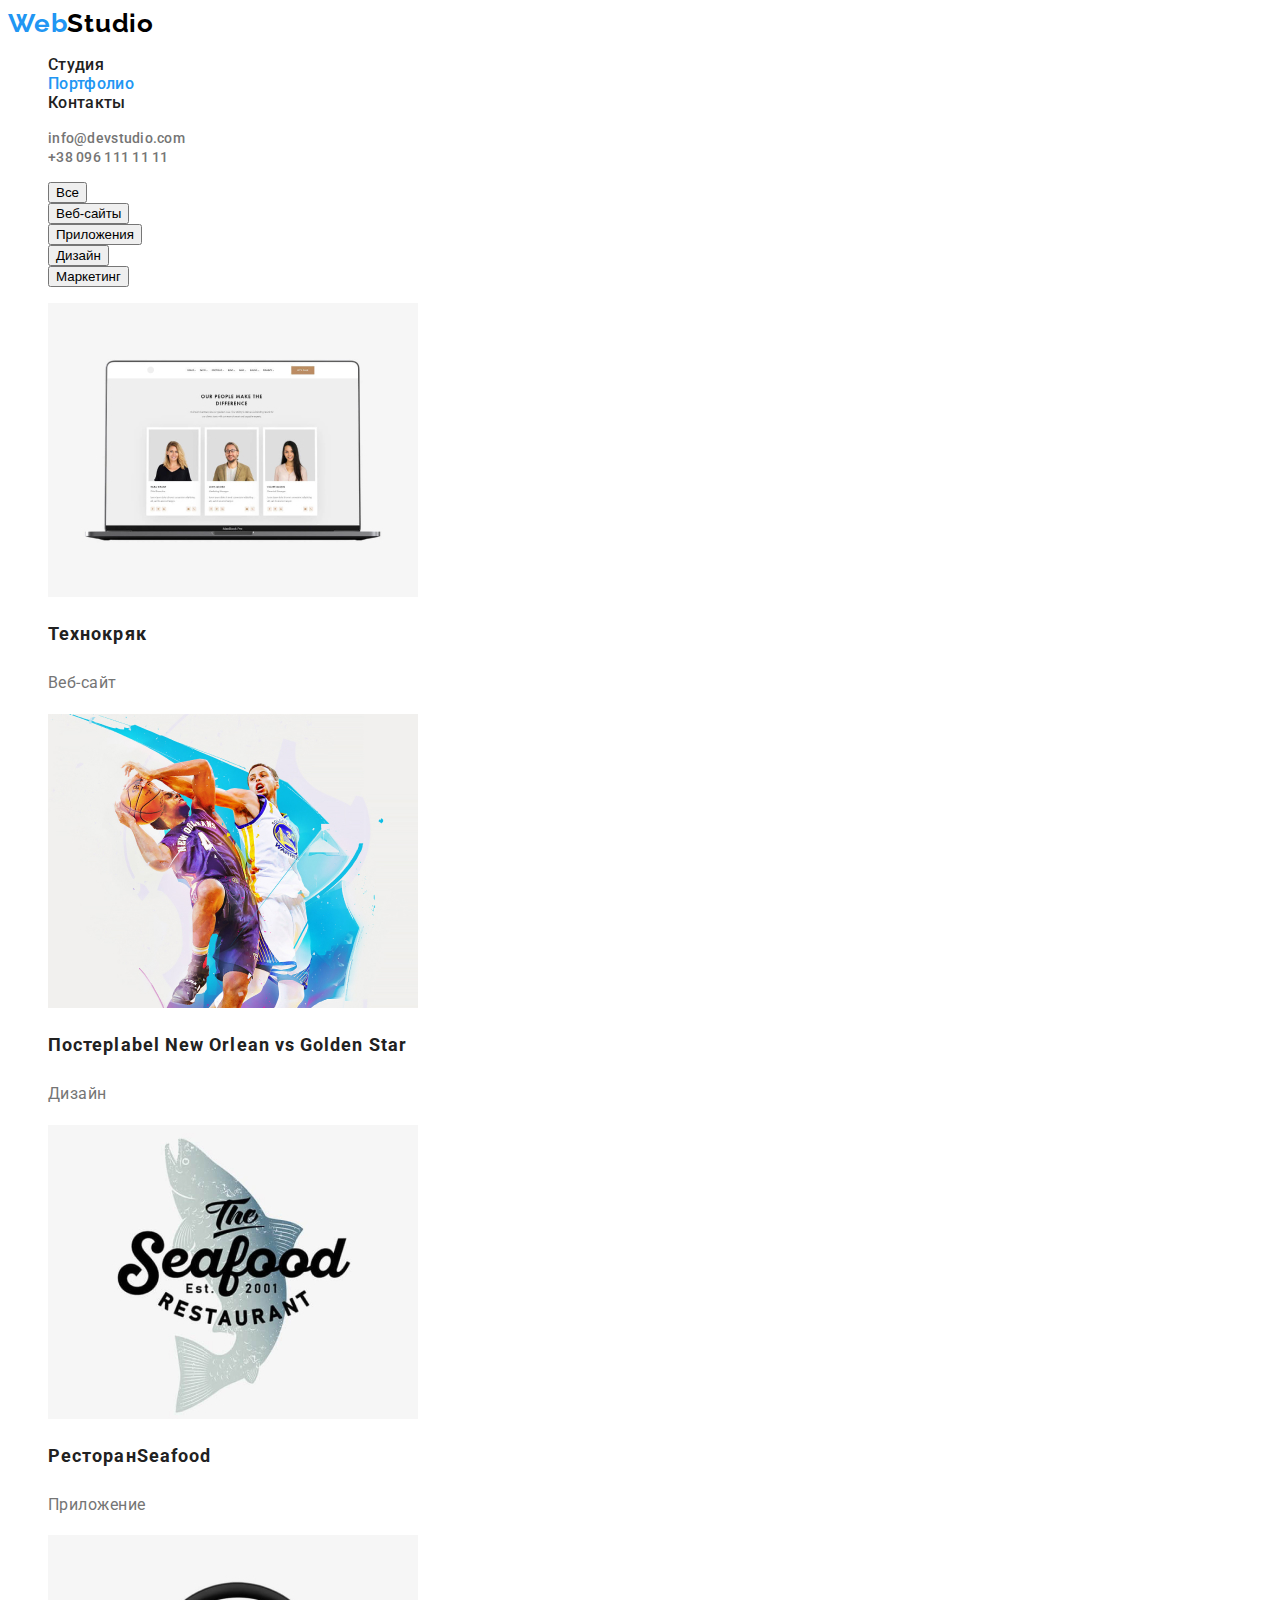
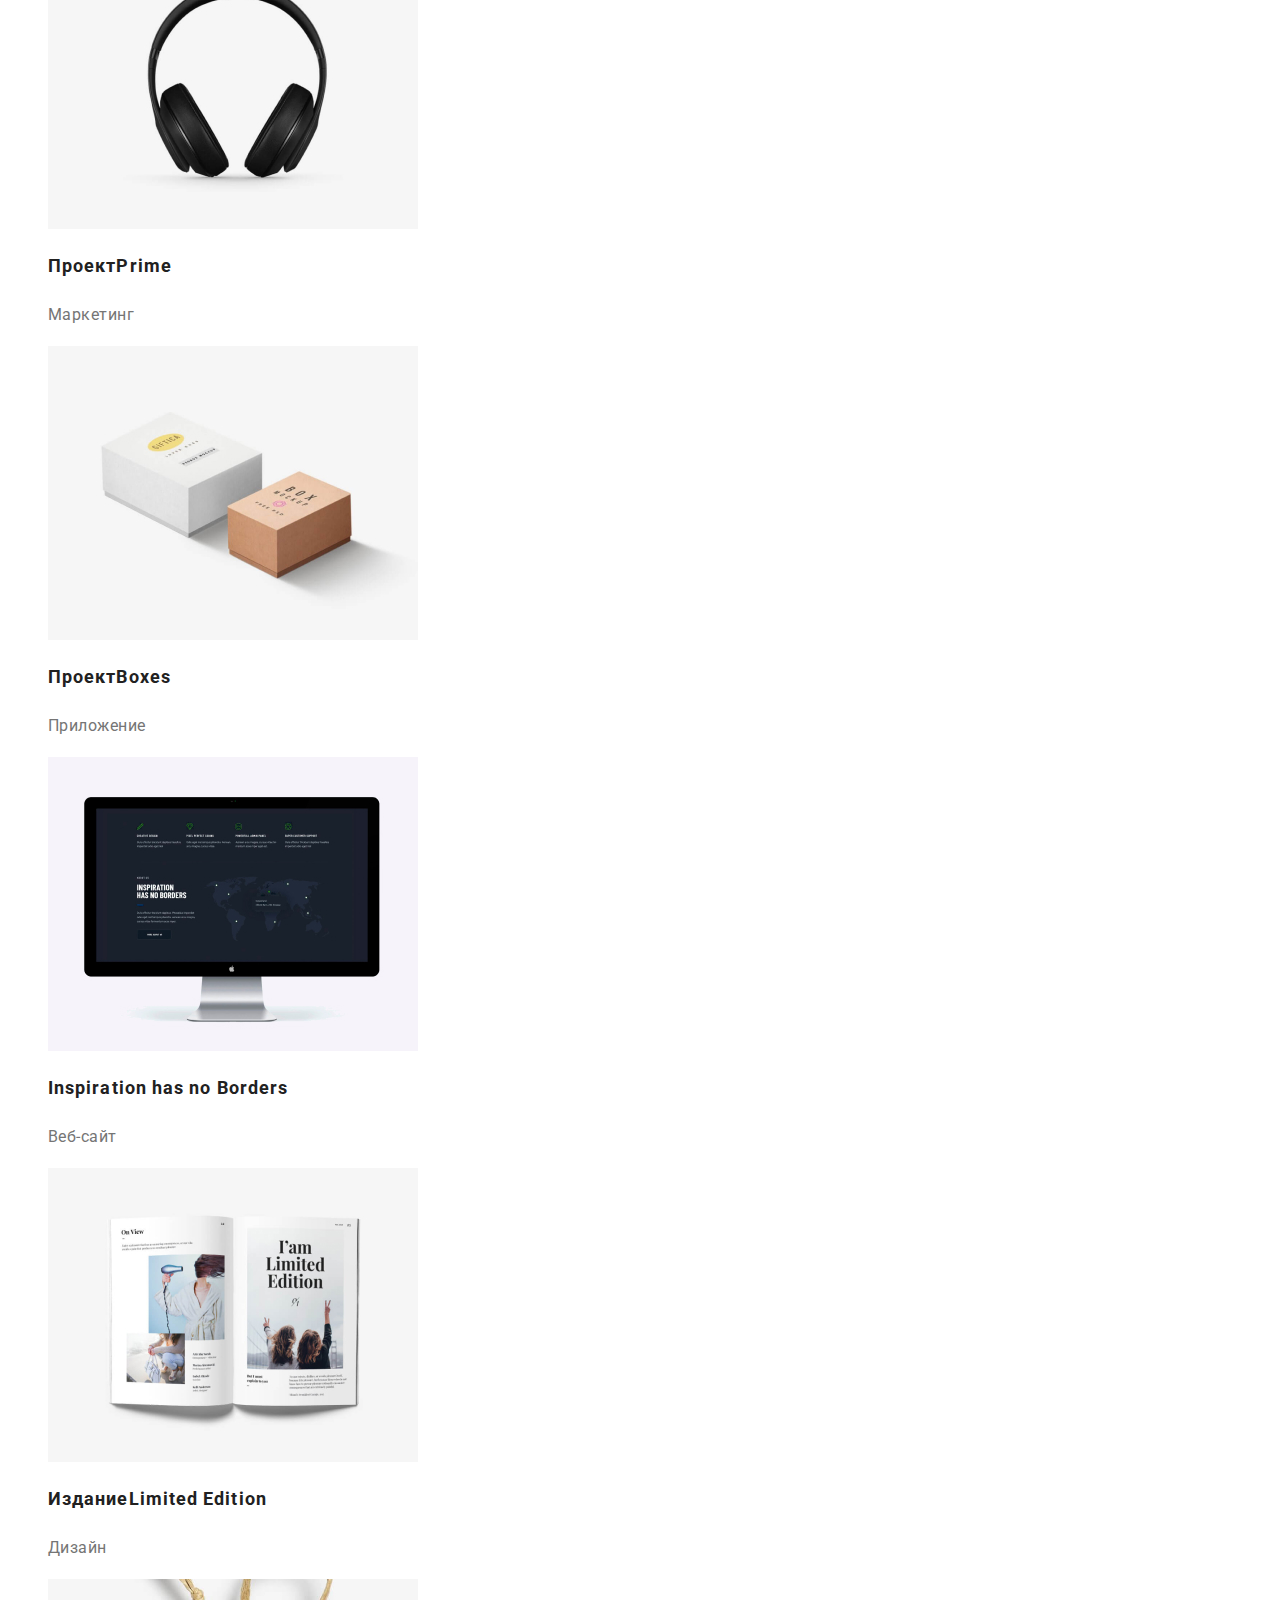
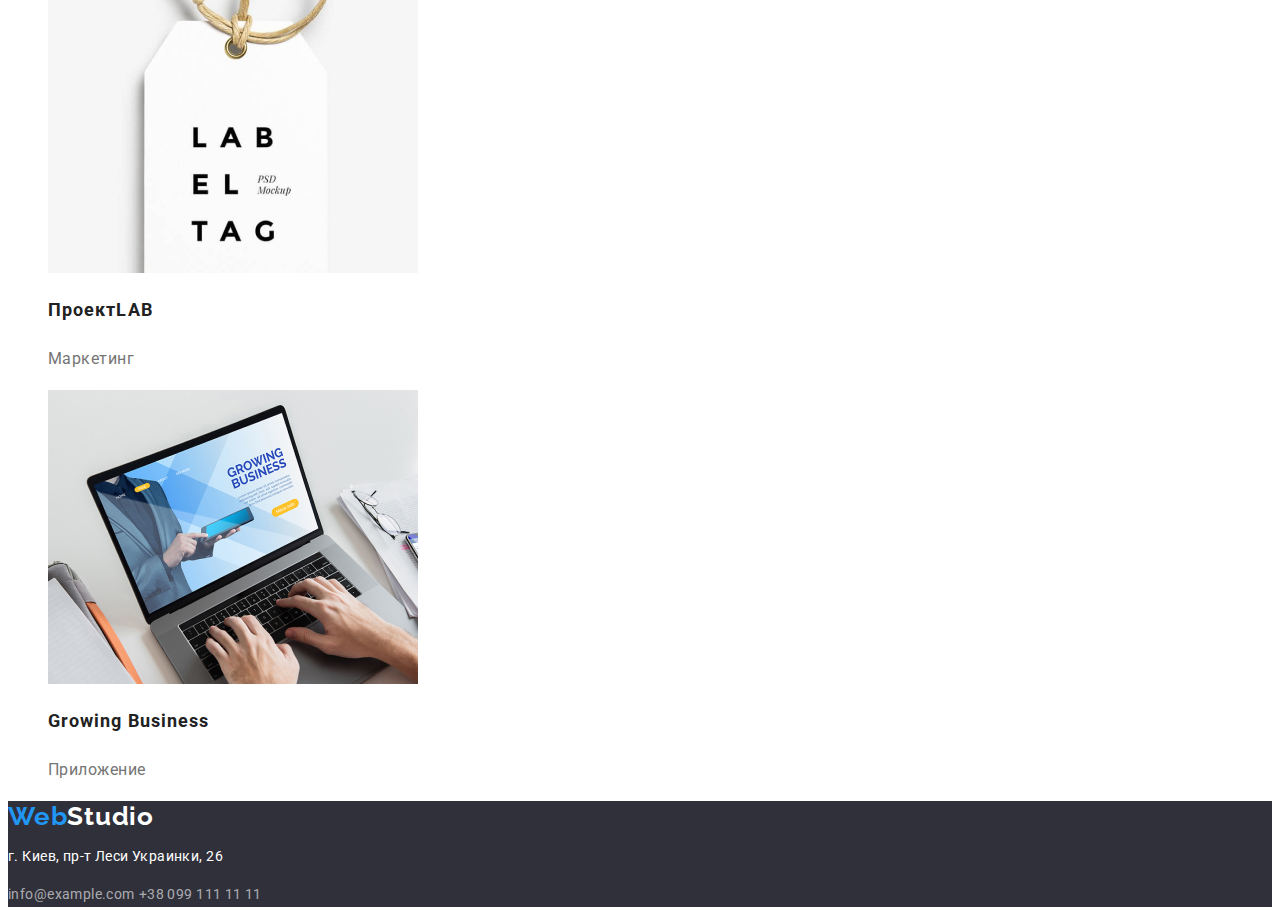
==== commit 2819a368: "Вносит правки" ====
--- a/portfolio.html
+++ b/portfolio.html
@@ -41,7 +41,6 @@
     <main>
         <!-- <h1> Реализованные проекты студии</h1> -->
         <section class="portfolio">
-            <!-- <h2>Навигация портфолио</h2> -->
             <ul class="portfolio-list list">
                 <li class="portfolio-list-item">
                     <button class="portfolio-modal-btn" type="button">Все</button>
@@ -62,47 +61,47 @@
             <ul class="projects-list list">
                 <li class="projects-list-item">
                     <img class="projects-list-img" src="./images/project-1.jpg" alt="Пример выполненного проекта" width="370" height="294">
-                    <h3  class="projects-name">Технокряк</h3>
+                    <h2  class="projects-name">Технокряк</h3>
                     <p  class="projects-description">Веб-сайт</p>
                 </li>
                 <li class="projects-list-item">
                     <img class="projects-list-img" src="./images/project-2.jpg" alt="Пример выполненного проекта" width="370" height="294">
-                    <h3 class="projects-name">Постер<span lang="en">label New Orlean vs Golden Star</span></h3>
+                    <h2 class="projects-name">Постер<span lang="en">label New Orlean vs Golden Star</span></h3>
                     <p class="projects-description">Дизайн</p>
                 </li>
                 <li class="projects-list-item">
                     <img class="projects-list-img" src="./images/project-3.jpg" alt="Пример выполненного проекта" width="370" height="294">
-                    <h3 class="projects-name">Ресторан<span lang="en">Seafood</span></h3>
+                    <h2 class="projects-name">Ресторан<span lang="en">Seafood</span></h3>
                     <p class="projects-description">Приложение</p>
                 </li>
                 <li class="projects-list-item">
                     <img class="projects-list-img" src="./images/project-4.jpg" alt="Пример выполненного проекта" width="370" height="294">
-                    <h3 class="projects-name">Проект<span lang="en">Prime</span></h3>
+                    <h2 class="projects-name">Проект<span lang="en">Prime</span></h3>
                     <p class="projects-description">Маркетинг</p>
                 </li>
                 <li class="projects-list-item">
                     <img class="projects-list-img" src="./images/project-5.jpg" alt="Пример выполненного проекта" width="370" height="294">
-                    <h3 class="projects-name">Проект<span lang="en">Boxes</span></h3>
+                    <h2 class="projects-name">Проект<span lang="en">Boxes</span></h3>
                     <p class="projects-description">Приложение</p>
                 </li>
                 <li class="projects-list-item">
                     <img class="projects-list-img" src="./images/project-6.jpg" alt="Пример выполненного проекта" width="370" height="294">
-                    <h3 class="projects-name" lang="en">Inspiration has no Borders</h3>
+                    <h2 class="projects-name" lang="en">Inspiration has no Borders</h3>
                     <p class="projects-description">Веб-сайт</p>
                 </li>
                 <li class="projects-list-item">
                     <img class="projects-list-img" src="./images/project-7.jpg" alt="Пример выполненного проекта" width="370" height="294">
-                    <h3 class="projects-name">Издание<span lang="en">Limited Edition</span></h3>
+                    <h2 class="projects-name">Издание<span lang="en">Limited Edition</span></h3>
                     <p class="projects-description">Дизайн</p>
                 </li>
                 <li class="projects-list-item">
                     <img class="projects-list-img" src="./images/project-8.jpg" alt="Пример выполненного проекта" width="370" height="294">
-                    <h3 class="projects-name">Проект<span lang="en">LAB</span></h3>
+                    <h2 class="projects-name">Проект<span lang="en">LAB</span></h3>
                     <p class="projects-description">Маркетинг</p>
                 </li>
                 <li class="projects-list-item">
                     <img class="projects-list-img" src="./images/project-9.jpg" alt="Пример выполненного проекта" width="370" height="294">
-                    <h3 class="projects-name" lang="en">Growing Business</h3>
+                    <h2 class="projects-name" lang="en">Growing Business</h3>
                     <p class="projects-description">Приложение</p>
                 </li>
             </ul>
--- a/css/styles.css
+++ b/css/styles.css
@@ -4,6 +4,11 @@
   --accent-color:#2196F3;
   --main-text-color:#212121;
   --secondary-text-color:#757575;
+  --third-text-color:#FFFFFF;
+  --main-background-color: #2F303A;
+  --section-background-color:#F5F4FA;
+  --logo-part-color:#000000;
+
 }
 
 body {
@@ -19,14 +24,14 @@
 /* ==============================СТИЛИ ХЕДЕРА=============================== */
 .header-logo {
 font-family:var(--secondary-font);
-font-weight: bold;
+font-weight: 700;
 font-size: 26px;
 line-height: 1.19;
 letter-spacing: 0.03em;
 color:var(--accent-color);
 }
 .header-logo-part {
- color: #000000;
+ color:var(--logo-part-color);
 }
 .navigation-link {
 font-weight: 500;
@@ -72,7 +77,8 @@
 text-align: center;
 letter-spacing: 0.06em;
 text-transform: uppercase;
-/* color: #FFFFFF; */
+color: var(--third-text-color);
+background-color:var(--main-background-color);
 }
 /* ============= COMPONENTS ============= */
 .modal-btn {
@@ -81,16 +87,15 @@
   line-height: 1.33;
   letter-spacing: 0.09em;
   text-transform: uppercase;
-  /* color: #ffffff; */
+  background-color: var(--accent-color);
+  color:var(--third-text-color);
 }
 .modal-btn:hover,
 .modal-btn:focus {
-  background-color: var(--accent-color);
-  color: #ffffff;
-  cursor: pointer;
+ cursor: pointer;
 }
 .advantages-title {
-font-weight: bold;
+font-weight: 700;
 font-size: 14px;
 line-height: 1.14;
 letter-spacing: 0.03em;
@@ -103,14 +108,17 @@
 color:var(--secondary-text-color);
 }
 .services-subtitle {
-font-weight: bold;
+font-weight: 700;
 font-size: 36px;
 line-height: 1.17;
 text-align: center;
 letter-spacing: 0.03em;
 }
+.team {
+  background-color: var(--section-background-color);
+}
 .team-subtitle {
-font-weight: bold;
+font-weight: 700;
 font-size: 36px;
 line-height: 1.17;
 text-align: center;
@@ -130,25 +138,25 @@
 }
 /* ============================== СТИЛИ FOOTER================================ */
 .footer {
-background-color:#2F303A
+background-color:var(--main-background-color)
 }
 .footer-logo{
 font-family:var(--secondary-font);
-font-weight: bold;
+font-weight: 700;
 font-size: 26px;
 line-height: 1.19;
 letter-spacing: 0.03em;
 color:var(--accent-color);
 }
 .footer-logo-part {
-color:#ffffff;
+color:var(--third-text-color);
 }
 .adress-name {
 font-style: normal;
 font-size: 14px;
 line-height: 1.71;
 letter-spacing: 0.03em;
-color: #FFFFFF;
+color:var(--third-text-color);
 }
 .footer-mail-link{
 font-style: normal;
@@ -174,16 +182,17 @@
 font-size: 16px;
 line-height: 1.62;
 letter-spacing: 0.03em;
-background: #F5F4FA;
+color: var(--main-text-color);
+background:var(--section-background-color);
 }
 .portfolio-modal-btn:hover,
 .portfolio-modal-btn:focus {
   background-color: var(--accent-color);
-  color:#ffffff;
+  color:var(--third-text-color);
   cursor: pointer;
 }
 .projects-name {
-font-weight: bold;
+font-weight: 700;
 font-size: 18px;
 line-height: 2;
 letter-spacing: 0.06em;
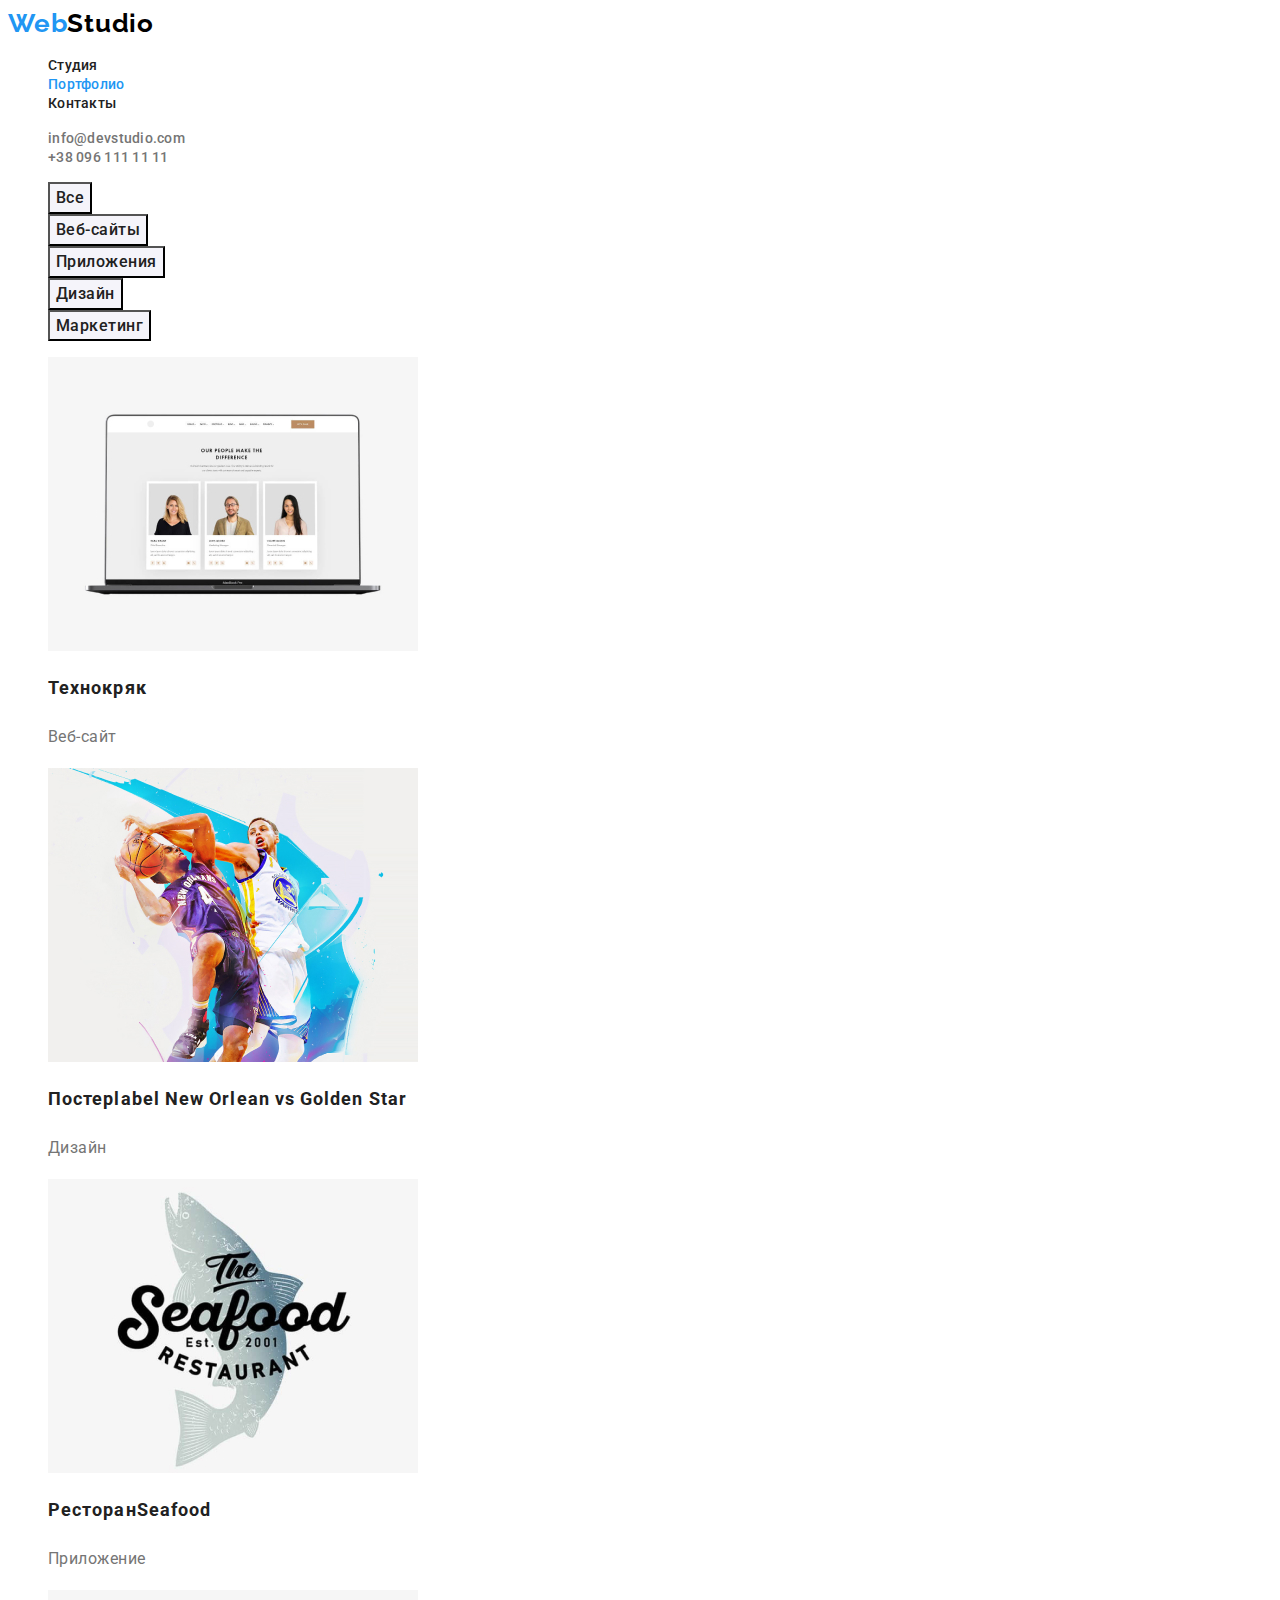
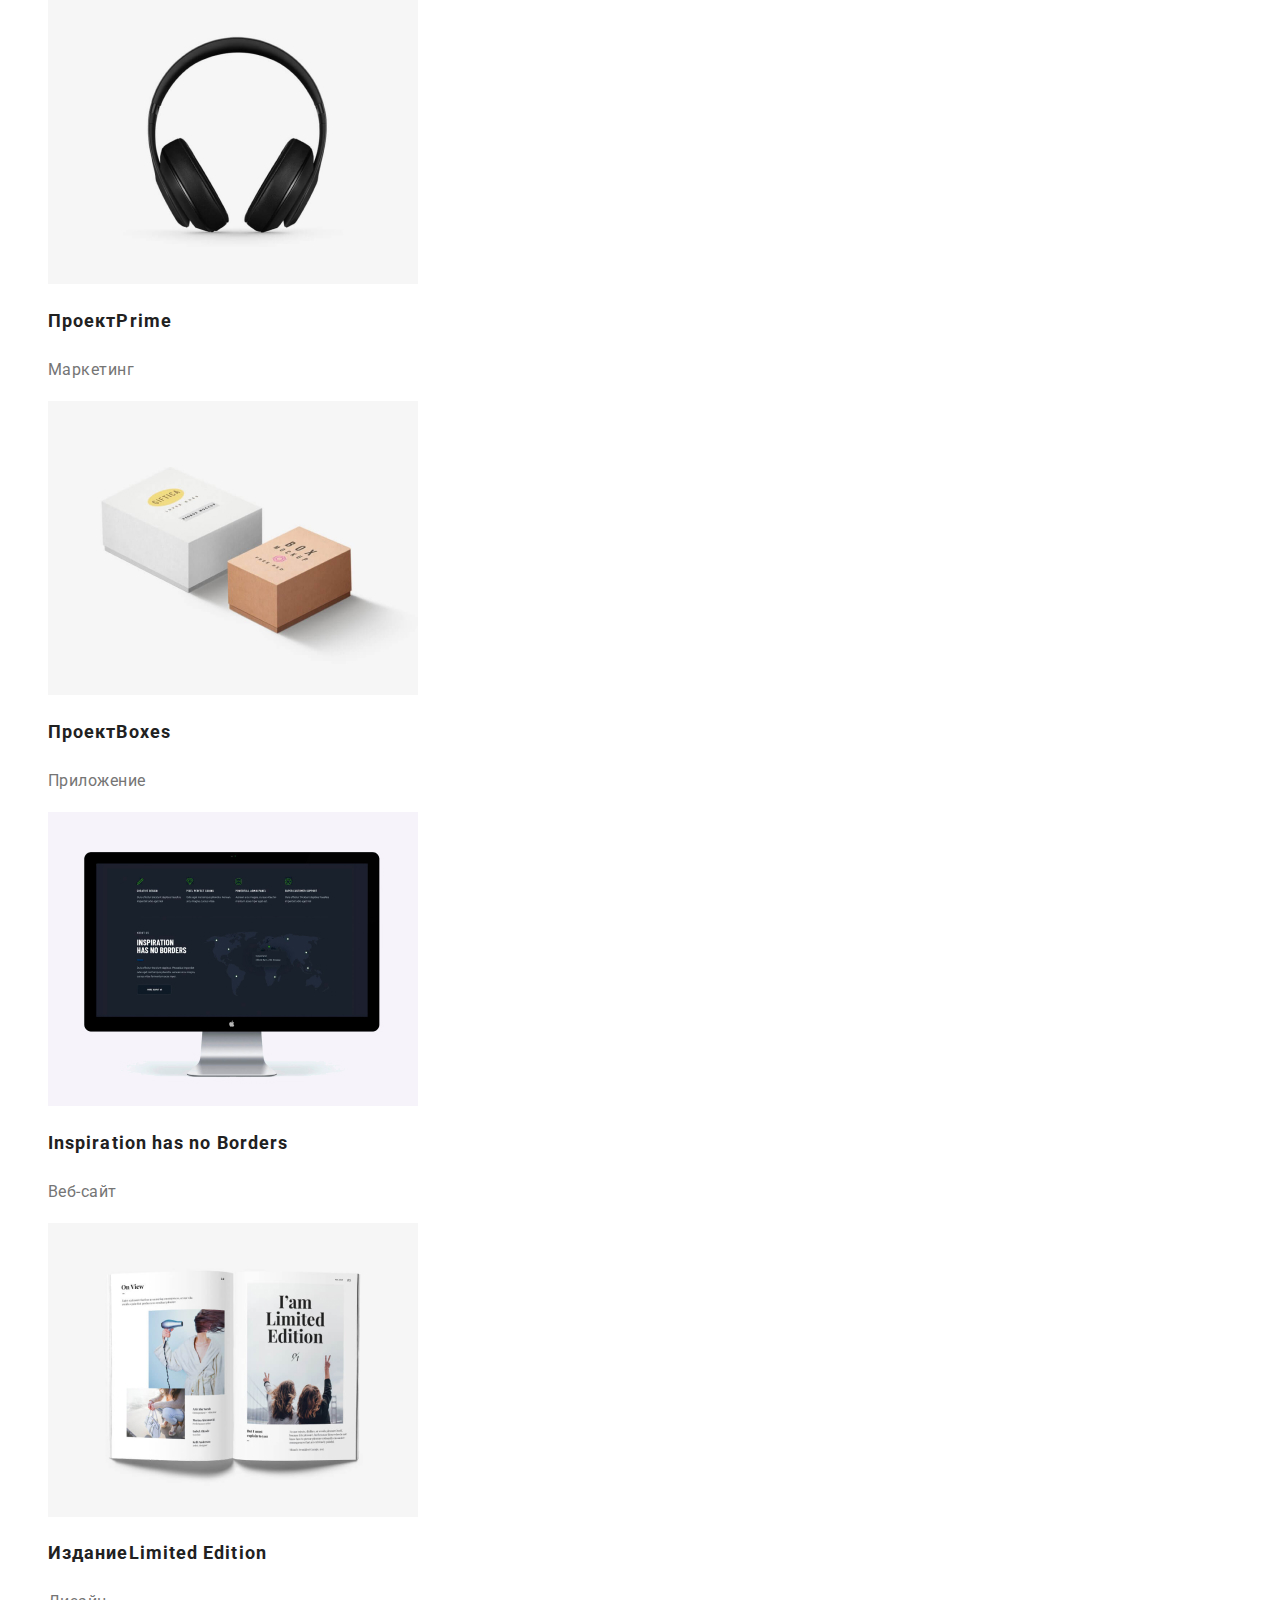
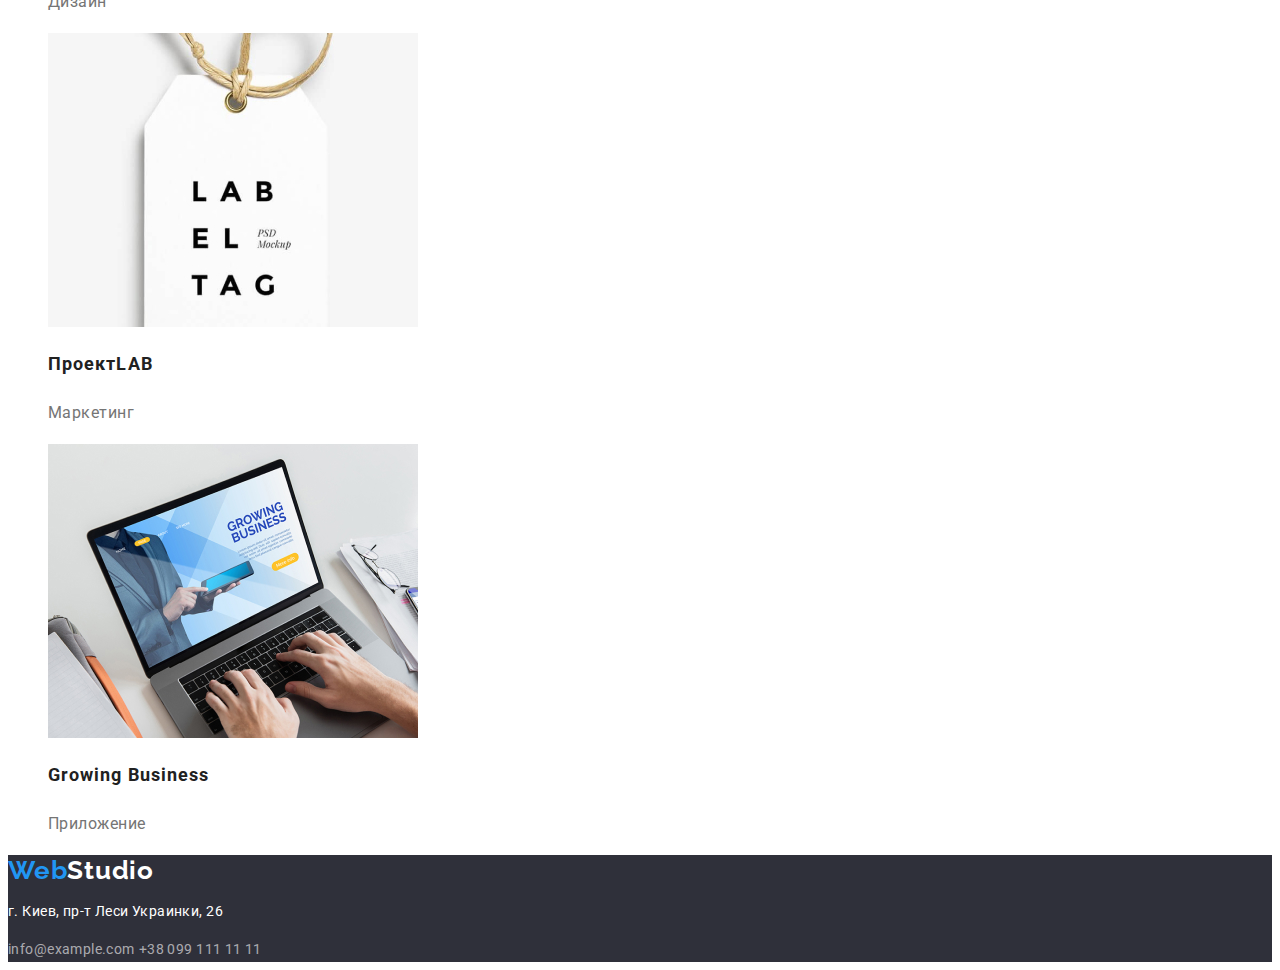
==== commit 0a86d643: "Вносит коррективы" ====
--- a/portfolio.html
+++ b/portfolio.html
@@ -31,10 +31,10 @@
         </nav>
         <ul class="contacts list">
             <li class="contacts-item">
-                <a class="header-mail-link link" href="mailto:info@devstudio.com" lang="en">info@devstudio.com</a>
+                <a class="header-link link" href="mailto:info@devstudio.com" lang="en">info@devstudio.com</a>
             </li>
             <li class="contacts-item">
-                <a class="header-tel-link link" href="tel:+380961111111">+38 096 111 11 11</a>
+                <a class="header-link link" href="tel:+380961111111">+38 096 111 11 11</a>
             </li>
         </ul>
     </header>
@@ -111,9 +111,9 @@
         <a class="footer-logo link" href="" lang="en">Web<span class="footer-logo-part">Studio</span></a>
          <address class="adress">
             <p class="adress-name">г. Киев, пр-т Леси Украинки, 26</p>
-            <a class="footer-mail-link link" href="mailto:info@example.com">info@example.com</a>
-            <a class="footer-tel-link link" href="tel:+380991111111">+38 099 111 11 11</a>
+            <a class="footer-link list link" href="mailto:info@example.com">info@example.com</a>
+            <a class="footer-link list link" href="tel:+380991111111">+38 099 111 11 11</a>
         </address>
     </footer>
 </body>
-</html>+</html>
--- a/css/styles.css
+++ b/css/styles.css
@@ -1,84 +1,81 @@
 :root {
   --main-font: 'Roboto', sans-serif;
   --secondary-font: 'Raleway', sans-serif;
-  --accent-color:#2196F3;
-  --main-text-color:#212121;
-  --secondary-text-color:#757575;
-  --third-text-color:#FFFFFF;
-  --main-background-color: #2F303A;
-  --section-background-color:#F5F4FA;
-  --logo-part-color:#000000;
-
+  --accent-color: #2196f3;
+  --main-text-color: #212121;
+  --secondary-text-color: #757575;
+  --third-text-color: #ffffff;
+  --main-background-color: #2f303a;
+  --section-background-color: #f5f4fa;
+  --logo-part-color: #000000;
+  --footer-link-color: rgba(255, 255, 255, 0.6);
 }
-
 body {
   font-family: var(--main-font);
-  color:var(--main-text-color)
- }
+  color: var(--main-text-color);
+}
+ul {
+  list-style-type: none;
+}
+a {
+  text-decoration: none;
+}
 .link {
   text-decoration: none;
 }
 .list {
   list-style: none;
 }
+.adress {
+  font-style: normal;
+}
 /* ==============================СТИЛИ ХЕДЕРА=============================== */
 .header-logo {
-font-family:var(--secondary-font);
-font-weight: 700;
-font-size: 26px;
-line-height: 1.19;
-letter-spacing: 0.03em;
-color:var(--accent-color);
+  font-family: var(--secondary-font);
+  font-weight: 700;
+  font-size: 26px;
+  line-height: 1.19;
+  letter-spacing: 0.03em;
+  color: var(--accent-color);
 }
 .header-logo-part {
- color:var(--logo-part-color);
+  color: var(--logo-part-color);
 }
 .navigation-link {
-font-weight: 500;
-font size: 14px;
-line height: 1.14;
-letter-spacing: 0.02em;
-color:var(--main-text-color)
+  font-weight: 500;
+  font-size: 14px;
+  line-height: 1.14;
+  letter-spacing: 0.02em;
+  color: var(--main-text-color);
 }
 .navigation-link:hover,
 .navigation-link:focus {
-color: var(--accent-color);
+  color: var(--accent-color);
 }
-.active{
-    color: var(--accent-color);
+.active {
+  color: var(--accent-color);
 }
-.header-mail-link {
-font-weight: 500;
-font-size: 14px;
-line-height: 1.14;
-letter-spacing: 0.02em;
-color:var(--secondary-text-color);
+.header-link {
+  font-weight: 500;
+  font-size: 14px;
+  line-height: 1.14;
+  letter-spacing: 0.02em;
+  color: var(--secondary-text-color);
 }
-.header-mail-link:hover,
-.header-mail-link:focus {
- color: var(--accent-color);
+.header-link:hover,
+.header-link:focus {
+  color: var(--accent-color);
 }
-.header-tel-link {
-font-weight: 500;
-font-size: 14px;
-line-height: 1.14;
-letter-spacing: 0.02em;
-color:var(--secondary-text-color);
-}
-.header-tel-link:hover,
-.header-tel-link:focus {
- color: var(--accent-color);
-}  
 /* ========================СТИЛИ MAIN================================== */
 .hero-title {
-font-weight: 900;
-font-size: 44px;
-line-height: 1.36;
-text-align: center;
-letter-spacing: 0.06em;
-text-transform: uppercase;
-color: var(--third-text-color);
-background-color:var(--main-background-color);
+  font-weight: 900;
+  font-size: 44px;
+  line-height: 1.36;
+  text-align: center;
+  letter-spacing: 0.06em;
+  text-transform: uppercase;
+  color: var(--third-text-color);
+  background-color: var(--main-background-color);
 }
 /* ============= COMPONENTS ============= */
 .modal-btn {
@@ -88,118 +85,106 @@
   letter-spacing: 0.09em;
   text-transform: uppercase;
   background-color: var(--accent-color);
-  color:var(--third-text-color);
+  color: var(--third-text-color);
 }
 .modal-btn:hover,
 .modal-btn:focus {
- cursor: pointer;
+  cursor: pointer;
 }
 .advantages-title {
-font-weight: 700;
-font-size: 14px;
-line-height: 1.14;
-letter-spacing: 0.03em;
-text-transform: uppercase;
+  font-weight: 700;
+  font-size: 14px;
+  line-height: 1.14;
+  letter-spacing: 0.03em;
+  text-transform: uppercase;
 }
 .advantages-description {
-font-size: 14px;
-line-height: 1.71;
-letter-spacing: 0.03em;
-color:var(--secondary-text-color);
+  font-size: 14px;
+  line-height: 1.71;
+  letter-spacing: 0.03em;
+  color: var(--secondary-text-color);
 }
 .services-subtitle {
-font-weight: 700;
-font-size: 36px;
-line-height: 1.17;
-text-align: center;
-letter-spacing: 0.03em;
+  font-weight: 700;
+  font-size: 36px;
+  line-height: 1.17;
+  text-align: center;
+  letter-spacing: 0.03em;
 }
 .team {
   background-color: var(--section-background-color);
 }
 .team-subtitle {
-font-weight: 700;
-font-size: 36px;
-line-height: 1.17;
-text-align: center;
-letter-spacing: 0.03em;  
+  font-weight: 700;
+  font-size: 36px;
+  line-height: 1.17;
+  text-align: center;
+  letter-spacing: 0.03em;
 }
 .team-title {
-font-weight: 500;
-font-size: 16px;
-line-height: 1.19;
-letter-spacing: 0.03em;
+  font-weight: 500;
+  font-size: 16px;
+  line-height: 1.19;
+  letter-spacing: 0.03em;
 }
 .team-description {
-font-size: 16px;
-line-height: 1.19;
-letter-spacing: 0.03em;
-color:var(--secondary-text-color);
+  font-size: 16px;
+  line-height: 1.19;
+  letter-spacing: 0.03em;
+  color: var(--secondary-text-color);
 }
 /* ============================== СТИЛИ FOOTER================================ */
 .footer {
-background-color:var(--main-background-color)
+  background-color: var(--main-background-color);
 }
-.footer-logo{
-font-family:var(--secondary-font);
-font-weight: 700;
-font-size: 26px;
-line-height: 1.19;
-letter-spacing: 0.03em;
-color:var(--accent-color);
+.footer-logo {
+  font-family: var(--secondary-font);
+  font-weight: 700;
+  font-size: 26px;
+  line-height: 1.19;
+  letter-spacing: 0.03em;
+  color: var(--accent-color);
+}
+.adress-name {
+  color: var(--third-text-color);
+  font-size: 14px;
+  line-height: 1.71;
+  letter-spacing: 0.03em;
 }
 .footer-logo-part {
-color:var(--third-text-color);
+  color: var(--third-text-color);
 }
-.adress-name {
-font-style: normal;
-font-size: 14px;
-line-height: 1.71;
-letter-spacing: 0.03em;
-color:var(--third-text-color);
+.footer-link {
+  font-size: 14px;
+  line-height: 1.71;
+  letter-spacing: 0.03em;
+  color: var(--footer-link-color);
 }
-.footer-mail-link{
-font-style: normal;
-font-size: 14px;
-line-height: 1.71;
-letter-spacing: 0.03em;
-color: rgba(255, 255, 255, 0.6);
-}
-.footer-tel-link {
-font-style: normal;
-font-size: 14px;
-line-height: 1.71;
-letter-spacing: 0.03em;
-color: rgba(255, 255, 255, 0.6);
-}
-.footer-tel-link:hover,
-.footer-tel-link:focus 
-.footer-mail-link:hover,
-.footer-mail-link:focus 
+
 /* ====================== Классы страницы портфолио =========================== */
 .portfolio-modal-btn {
-font-weight: 500;
-font-size: 16px;
-line-height: 1.62;
-letter-spacing: 0.03em;
-color: var(--main-text-color);
-background:var(--section-background-color);
+  font-family: inherit;
+  font-weight: 500;
+  font-size: 16px;
+  line-height: 1.62;
+  letter-spacing: 0.03em;
+  background-color: var(--section-background-color);
+  color: var(--main-text-color);
 }
 .portfolio-modal-btn:hover,
 .portfolio-modal-btn:focus {
-  background-color: var(--accent-color);
-  color:var(--third-text-color);
-  cursor: pointer;
+  color: var(--section-background-color);
+  background: var(--accent-color);
 }
 .projects-name {
-font-weight: 700;
-font-size: 18px;
-line-height: 2;
-letter-spacing: 0.06em;
+  font-weight: 700;
+  font-size: 18px;
+  line-height: 2;
+  letter-spacing: 0.06em;
 }
 .projects-description {
-font-size: 16px;
-line-height: 1.87;
-letter-spacing: 0.03em;
-color:var(--secondary-text-color);
-}+  font-size: 16px;
+  line-height: 1.87;
+  letter-spacing: 0.03em;
+  color: var(--secondary-text-color);
+}
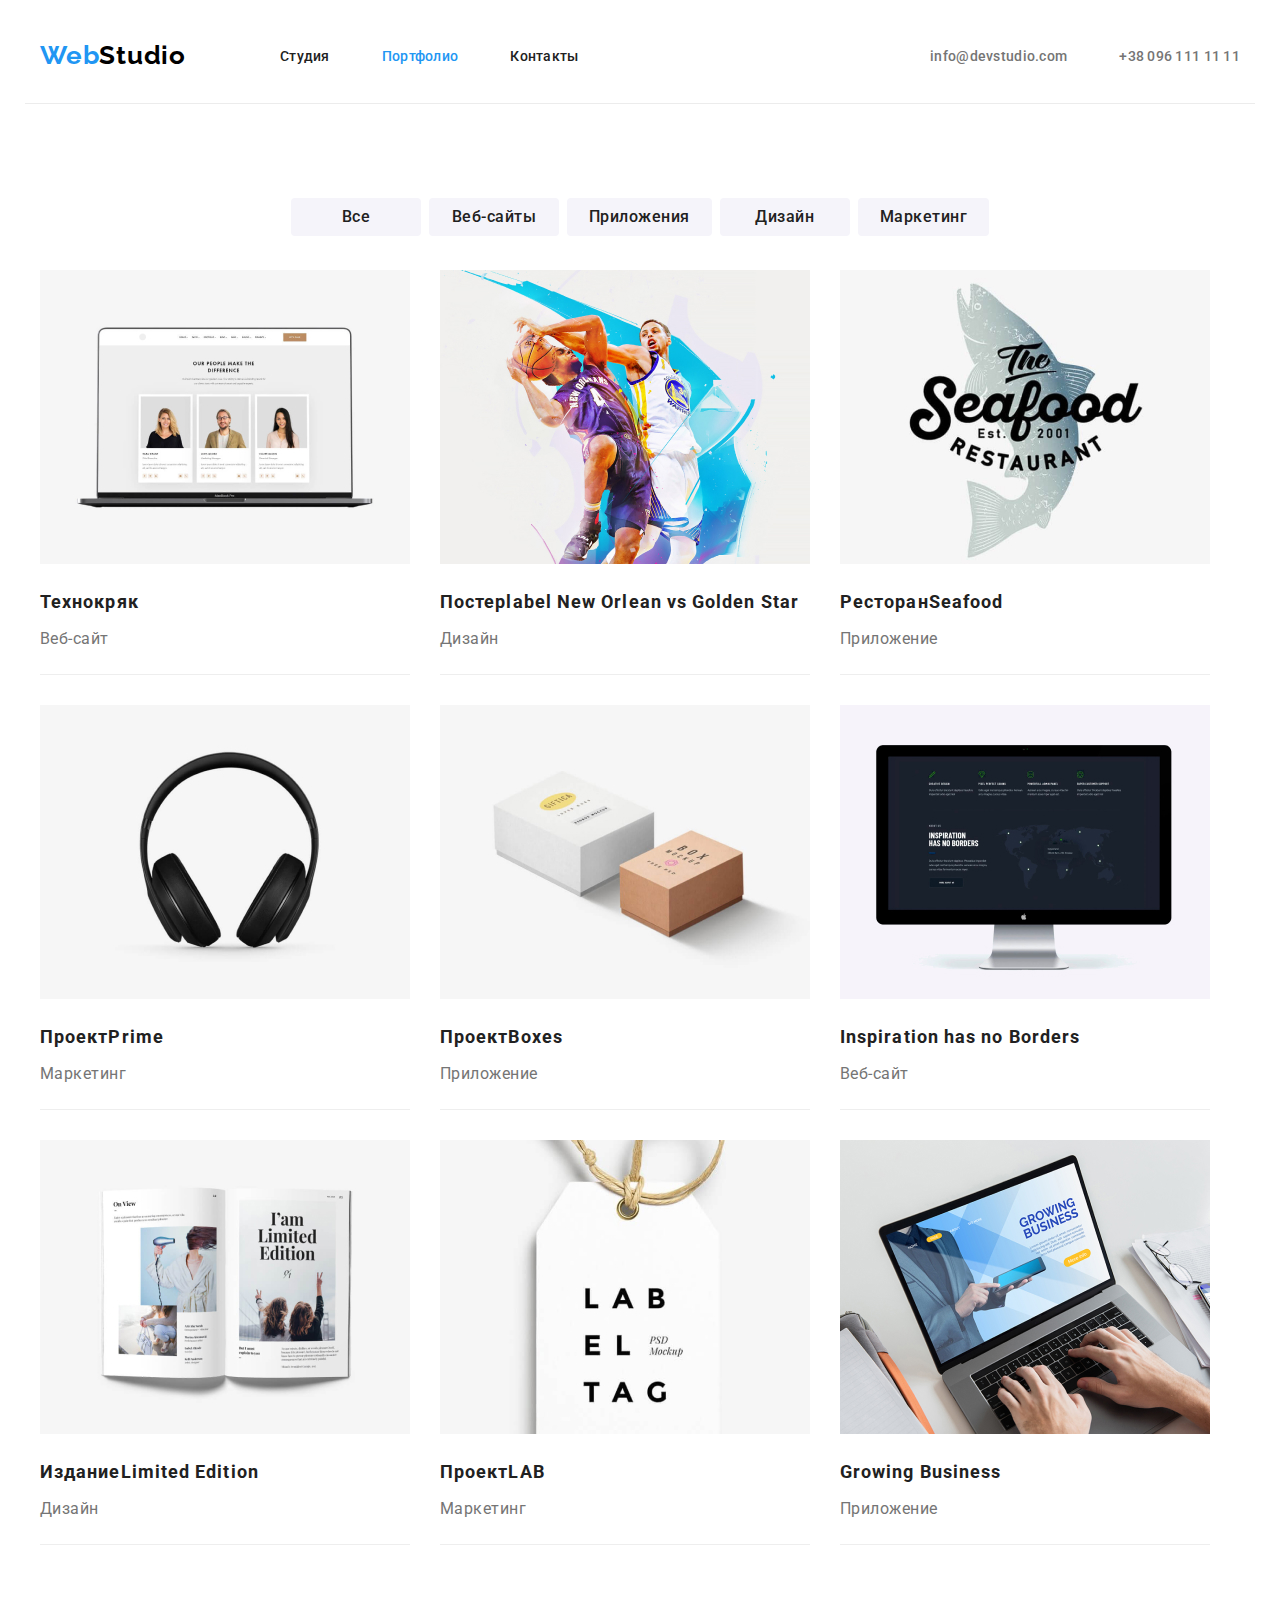
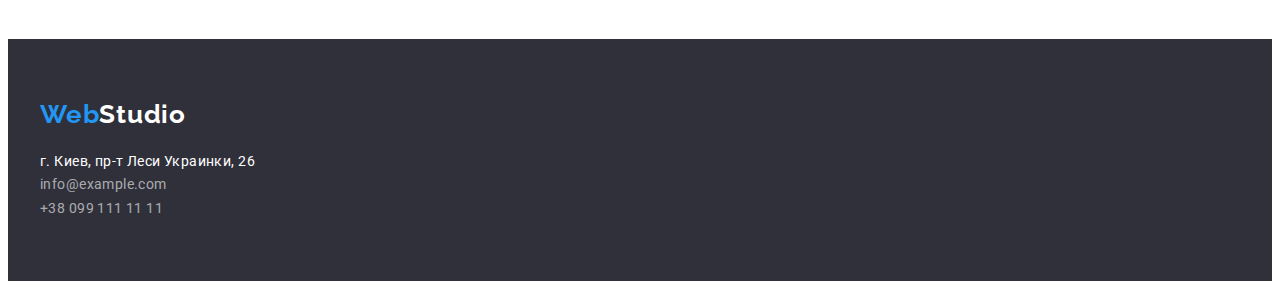
==== commit c5743d2f: "Добавляет геометрию стилей" ====
--- a/portfolio.html
+++ b/portfolio.html
@@ -15,6 +15,7 @@
 </head>
 <body>
     <header class="header">
+        <div class="container">
         <nav class="navigation">
             <a class="header-logo link" href="" lang="en">Web<span class="header-logo-part">Studio</span></a>
             <ul class="navigation-list list">
@@ -29,91 +30,126 @@
                 </li>
             </ul>
         </nav>
+        <div class="contacts">
         <ul class="contacts list">
             <li class="contacts-item">
-                <a class="header-link link" href="mailto:info@devstudio.com" lang="en">info@devstudio.com</a>
+                <a class="mail-header-link link" href="mailto:info@devstudio.com" lang="en">info@devstudio.com</a>
             </li>
             <li class="contacts-item">
-                <a class="header-link link" href="tel:+380961111111">+38 096 111 11 11</a>
+                <a class="tel-header-link link" href="tel:+380961111111">+38 096 111 11 11</a>
             </li>
         </ul>
+        </div>
+        </div>
     </header>
     <main>
-        <!-- <h1> Реализованные проекты студии</h1> -->
-        <section class="portfolio">
+        <h1 class="visually-hidden"> Реализованные проекты студии</h1>
+        <section class="portfolio section">
+            <div class="container">
             <ul class="portfolio-list list">
                 <li class="portfolio-list-item">
-                    <button class="portfolio-modal-btn" type="button">Все</button>
+                    <a>
+                        <button class="portfolio-modal-btn" type="button">Все</button>
+                    </a>
                 </li>
                 <li class="portfolio-list-item">
-                    <button class="portfolio-modal-btn" type="button">Веб-сайты</button>
+                    <a>
+                        <button class="portfolio-modal-btn" type="button">Веб-сайты</button>
+                    </a>
                 </li>
                 <li class="portfolio-list-item">
-                    <button class="portfolio-modal-btn" type="button">Приложения</button>
+                    <a>
+                        <button class="portfolio-modal-btn" type="button">Приложения</button>
+                    </a>
                 </li>
                 <li class="portfolio-list-item">
-                    <button class="portfolio-modal-btn" type="button">Дизайн</button>
+                    <a>
+                        <button class="portfolio-modal-btn" type="button">Дизайн</button>
+                    </a>
                 </li>
                 <li class="portfolio-list-item">
-                    <button class="portfolio-modal-btn" type="button">Маркетинг</button>
+                    <a>
+                        <button class="portfolio-modal-btn" type="button">Маркетинг</button>
+                    </a>
                 </li>
             </ul>
             <ul class="projects-list list">
                 <li class="projects-list-item">
                     <img class="projects-list-img" src="./images/project-1.jpg" alt="Пример выполненного проекта" width="370" height="294">
-                    <h2  class="projects-name">Технокряк</h3>
-                    <p  class="projects-description">Веб-сайт</p>
+                    <div class="projects-list-content-wrapper">
+                        <h2  class="projects-name">Технокряк</h3>
+                        <p  class="projects-description">Веб-сайт</p>
+                    </div>
                 </li>
                 <li class="projects-list-item">
                     <img class="projects-list-img" src="./images/project-2.jpg" alt="Пример выполненного проекта" width="370" height="294">
-                    <h2 class="projects-name">Постер<span lang="en">label New Orlean vs Golden Star</span></h3>
-                    <p class="projects-description">Дизайн</p>
+                    <div class="projects-list-content-wrapper">
+                        <h2 class="projects-name">Постер<span lang="en">label New Orlean vs Golden Star</span></h3>
+                        <p class="projects-description">Дизайн</p>
+                    </div>
                 </li>
                 <li class="projects-list-item">
                     <img class="projects-list-img" src="./images/project-3.jpg" alt="Пример выполненного проекта" width="370" height="294">
-                    <h2 class="projects-name">Ресторан<span lang="en">Seafood</span></h3>
-                    <p class="projects-description">Приложение</p>
+                    <div class="projects-list-content-wrapper">
+                        <h2 class="projects-name">Ресторан<span lang="en">Seafood</span></h3>
+                        <p class="projects-description">Приложение</p>
+                    </div>
                 </li>
                 <li class="projects-list-item">
                     <img class="projects-list-img" src="./images/project-4.jpg" alt="Пример выполненного проекта" width="370" height="294">
-                    <h2 class="projects-name">Проект<span lang="en">Prime</span></h3>
-                    <p class="projects-description">Маркетинг</p>
+                    <div class="projects-list-content-wrapper">
+                        <h2 class="projects-name">Проект<span lang="en">Prime</span></h3>
+                        <p class="projects-description">Маркетинг</p>
+                    </div>
                 </li>
                 <li class="projects-list-item">
                     <img class="projects-list-img" src="./images/project-5.jpg" alt="Пример выполненного проекта" width="370" height="294">
-                    <h2 class="projects-name">Проект<span lang="en">Boxes</span></h3>
-                    <p class="projects-description">Приложение</p>
+                    <div class="projects-list-content-wrapper">
+                        <h2 class="projects-name">Проект<span lang="en">Boxes</span></h3>
+                        <p class="projects-description">Приложение</p>
+                    </div>
                 </li>
                 <li class="projects-list-item">
                     <img class="projects-list-img" src="./images/project-6.jpg" alt="Пример выполненного проекта" width="370" height="294">
-                    <h2 class="projects-name" lang="en">Inspiration has no Borders</h3>
-                    <p class="projects-description">Веб-сайт</p>
+                    <div class="projects-list-content-wrapper">
+                        <h2 class="projects-name" lang="en">Inspiration has no Borders</h3>
+                        <p class="projects-description">Веб-сайт</p>
+                    </div>
                 </li>
                 <li class="projects-list-item">
                     <img class="projects-list-img" src="./images/project-7.jpg" alt="Пример выполненного проекта" width="370" height="294">
-                    <h2 class="projects-name">Издание<span lang="en">Limited Edition</span></h3>
-                    <p class="projects-description">Дизайн</p>
+                    <div class="projects-list-content-wrapper">
+                        <h2 class="projects-name">Издание<span lang="en">Limited Edition</span></h3>
+                        <p class="projects-description">Дизайн</p>
+                    </div>
                 </li>
                 <li class="projects-list-item">
                     <img class="projects-list-img" src="./images/project-8.jpg" alt="Пример выполненного проекта" width="370" height="294">
-                    <h2 class="projects-name">Проект<span lang="en">LAB</span></h3>
-                    <p class="projects-description">Маркетинг</p>
+                    <div class="projects-list-content-wrapper">
+                        <h2 class="projects-name">Проект<span lang="en">LAB</span></h3>
+                        <p class="projects-description">Маркетинг</p>
+                    </div>
                 </li>
                 <li class="projects-list-item">
                     <img class="projects-list-img" src="./images/project-9.jpg" alt="Пример выполненного проекта" width="370" height="294">
-                    <h2 class="projects-name" lang="en">Growing Business</h3>
-                    <p class="projects-description">Приложение</p>
+                    <div class="projects-list-content-wrapper">
+                        <h2 class="projects-name" lang="en">Growing Business</h3>
+                        <p class="projects-description">Приложение</p>
+                    </div>
                 </li>
             </ul>
+            </div>
         </section>
     </main>
     <footer class="footer">
+        <div class="container">
         <a class="footer-logo link" href="" lang="en">Web<span class="footer-logo-part">Studio</span></a>
          <address class="adress">
             <p class="adress-name">г. Киев, пр-т Леси Украинки, 26</p>
             <a class="footer-link list link" href="mailto:info@example.com">info@example.com</a>
             <a class="footer-link list link" href="tel:+380991111111">+38 099 111 11 11</a>
         </address>
+        </div>
     </footer>
 </body>
 </html>
--- a/css/styles.css
+++ b/css/styles.css
@@ -9,11 +9,30 @@
   --section-background-color: #f5f4fa;
   --logo-part-color: #000000;
   --footer-link-color: rgba(255, 255, 255, 0.6);
+  --header-border-bottom: #ececec;
+  --projects-border-bottom: #eeeeee;
 }
 body {
   font-family: var(--main-font);
   color: var(--main-text-color);
 }
+h1,
+h2,
+h3,
+h4,
+h5,
+h6,
+p {
+  margin: 0;
+}
+ul,
+ol {
+  margin: 0;
+  padding: 0;
+}
+img {
+  display: block;
+}
 ul {
   list-style-type: none;
 }
@@ -29,7 +48,42 @@
 .adress {
   font-style: normal;
 }
+.visually-hidden {
+  position: absolute !important;
+  clip: rect(1px 1px 1px 1px); /* IE6, IE7 */
+  clip: rect(1px, 1px, 1px, 1px);
+  padding: 0 !important;
+  border: 0 !important;
+  height: 1px !important;
+  width: 1px !important;
+  overflow: hidden;
+}
+.container {
+  width: 1200px;
+  margin: 0 auto;
+  padding-left: 15px;
+  padding-right: 15px;
+}
+.section {
+  padding-top: 94px;
+  padding-bottom: 94px;
+}
 /* ==============================СТИЛИ ХЕДЕРА=============================== */
+.header .container {
+  display: flex;
+  align-items: center;
+  border-bottom: 1px solid var(--header-border-bottom);
+  padding-top: 32px;
+  padding-bottom: 32px;
+}
+.navigation {
+  display: flex;
+  align-items: center;
+}
+.navigation-list {
+  display: flex;
+  align-items: flex-start;
+}
 .header-logo {
   font-family: var(--secondary-font);
   font-weight: 700;
@@ -37,9 +91,13 @@
   line-height: 1.19;
   letter-spacing: 0.03em;
   color: var(--accent-color);
+  margin-right: 94px;
 }
 .header-logo-part {
   color: var(--logo-part-color);
+}
+.navigation-list-item:not(:last-child) {
+  margin-right: 52px;
 }
 .navigation-link {
   font-weight: 500;
@@ -55,54 +113,105 @@
 .active {
   color: var(--accent-color);
 }
-.header-link {
+.contacts-item:not(:last-child) {
+  margin-right: 52 px;
+}
+.mail-header-link {
   font-weight: 500;
   font-size: 14px;
   line-height: 1.14;
   letter-spacing: 0.02em;
   color: var(--secondary-text-color);
-}
-.header-link:hover,
-.header-link:focus {
-  color: var(--accent-color);
+  margin-right: 52px;
+}
+.tel-header-link {
+  font-weight: 500;
+  font-size: 14px;
+  line-height: 1.14;
+  letter-spacing: 0.02em;
+  color: var(--secondary-text-color);
+}
+.tel-header-link:hover,
+.tel-header-link:focus {
+  color: var(--accent-color);
+}
+.mail-header-link:hover,
+.mail-header-link:focus {
+  color: var(--accent-color);
+}
+.contacts {
+  display: flex;
+  margin-left: auto;
 }
 /* ========================СТИЛИ MAIN================================== */
+.hero {
+  background-color: var(--main-background-color);
+  padding-top: 200px;
+  padding-bottom: 200px;
+}
+.hero .container {
+  text-align: center;
+}
 .hero-title {
   font-weight: 900;
   font-size: 44px;
   line-height: 1.36;
-  text-align: center;
   letter-spacing: 0.06em;
   text-transform: uppercase;
   color: var(--third-text-color);
-  background-color: var(--main-background-color);
+  margin-bottom: 30px;
 }
 /* ============= COMPONENTS ============= */
 .modal-btn {
+  min-width: 200px;
+  padding: 10px 32px;
+  background: var(--accent-color);
+  box-shadow: 0px 4px 4px rgba(0, 0, 0, 0.15);
+  border-radius: 4px;
   font-weight: 600;
   font-size: 12px;
   line-height: 1.33;
   letter-spacing: 0.09em;
   text-transform: uppercase;
-  background-color: var(--accent-color);
   color: var(--third-text-color);
 }
 .modal-btn:hover,
 .modal-btn:focus {
   cursor: pointer;
 }
+.advantages-list {
+  display: flex;
+  margin-top: -30px;
+  margin-bottom: -30px;
+}
+.advantages-list-item {
+  margin-left: 30px;
+  margin-top: 30px;
+  flex-basis: calc (100% / 4 - 30px);
+}
 .advantages-title {
   font-weight: 700;
   font-size: 14px;
   line-height: 1.14;
   letter-spacing: 0.03em;
   text-transform: uppercase;
+  margin-bottom: 10px;
 }
 .advantages-description {
   font-size: 14px;
   line-height: 1.71;
   letter-spacing: 0.03em;
   color: var(--secondary-text-color);
+}
+.services-list {
+  display: flex;
+  margin-top: -30px;
+  margin-bottom: -30px;
+}
+.services-list-item {
+  margin-left: 30px;
+  margin-top: 30px;
+  flex-basis: calc (100% / 3 - 30px);
 }
 .services-subtitle {
   font-weight: 700;
@@ -110,9 +219,21 @@
   line-height: 1.17;
   text-align: center;
   letter-spacing: 0.03em;
+  margin-bottom: 50px;
 }
 .team {
   background-color: var(--section-background-color);
+}
+.team-list {
+  display: flex;
+  margin-left: -30px;
+  margin-top: -30px;
+}
+
+.team-list-item {
+  margin-left: 30px;
+  margin-top: 30px;
+  flex-basis: calc (100% / 4 - 30px);
 }
 .team-subtitle {
   font-weight: 700;
@@ -120,12 +241,14 @@
   line-height: 1.17;
   text-align: center;
   letter-spacing: 0.03em;
+  margin-bottom: 52px;
 }
 .team-title {
   font-weight: 500;
   font-size: 16px;
   line-height: 1.19;
   letter-spacing: 0.03em;
+  margin-bottom: 10px;
 }
 .team-description {
   font-size: 16px;
@@ -133,6 +256,11 @@
   letter-spacing: 0.03em;
   color: var(--secondary-text-color);
 }
+.team-list-content-wrapper {
+  text-align: center;
+  padding-top: 30px;
+  padding-bottom: 36px;
+}
 /* ============================== СТИЛИ FOOTER================================ */
 .footer {
   background-color: var(--main-background-color);
@@ -145,6 +273,11 @@
   letter-spacing: 0.03em;
   color: var(--accent-color);
 }
+.adress {
+  display: flex;
+  flex-direction: column;
+  margin-top: 20px;
+}
 .adress-name {
   color: var(--third-text-color);
   font-size: 14px;
@@ -160,31 +293,67 @@
   letter-spacing: 0.03em;
   color: var(--footer-link-color);
 }
+.footer {
+  padding-top: 60px;
+  padding-bottom: 60px;
+}
 
 /* ====================== Классы страницы портфолио =========================== */
+.portfolio-list {
+  display: flex;
+  justify-content: center;
+  margin-bottom: 34px;
+}
+.portfolio-list-item:not(:last-child) {
+  margin-right: 8px;
+}
 .portfolio-modal-btn {
+  min-width: 130px;
+  padding: 6px 22px;
   font-family: inherit;
   font-weight: 500;
   font-size: 16px;
   line-height: 1.62;
   letter-spacing: 0.03em;
-  background-color: var(--section-background-color);
   color: var(--main-text-color);
+  background: var(--section-background-color);
+  border-radius: 4px;
+  border-style: unset;
 }
 .portfolio-modal-btn:hover,
 .portfolio-modal-btn:focus {
   color: var(--section-background-color);
   background: var(--accent-color);
 }
+.projects-list {
+  display: flex;
+  margin-left: -30px;
+  margin-top: -30px;
+  flex-wrap: wrap;
+}
+.projects-list-item {
+  margin-left: 30px;
+  margin-top: 30px;
+  flex-basis: calc (100% / 3 - 30px);
+}
+.projects-list-content-wrapper {
+  padding-top: 20px 24px;
+  border-bottom: 1px solid var(--projects-border-bottom);
+}
 .projects-name {
   font-weight: 700;
   font-size: 18px;
   line-height: 2;
   letter-spacing: 0.06em;
+  margin-bottom: 4px;
+}
+.projects-list-img {
+  margin-bottom: 20px;
 }
 .projects-description {
   font-size: 16px;
   line-height: 1.87;
   letter-spacing: 0.03em;
   color: var(--secondary-text-color);
-}
+  margin-bottom: 20px;
+}
